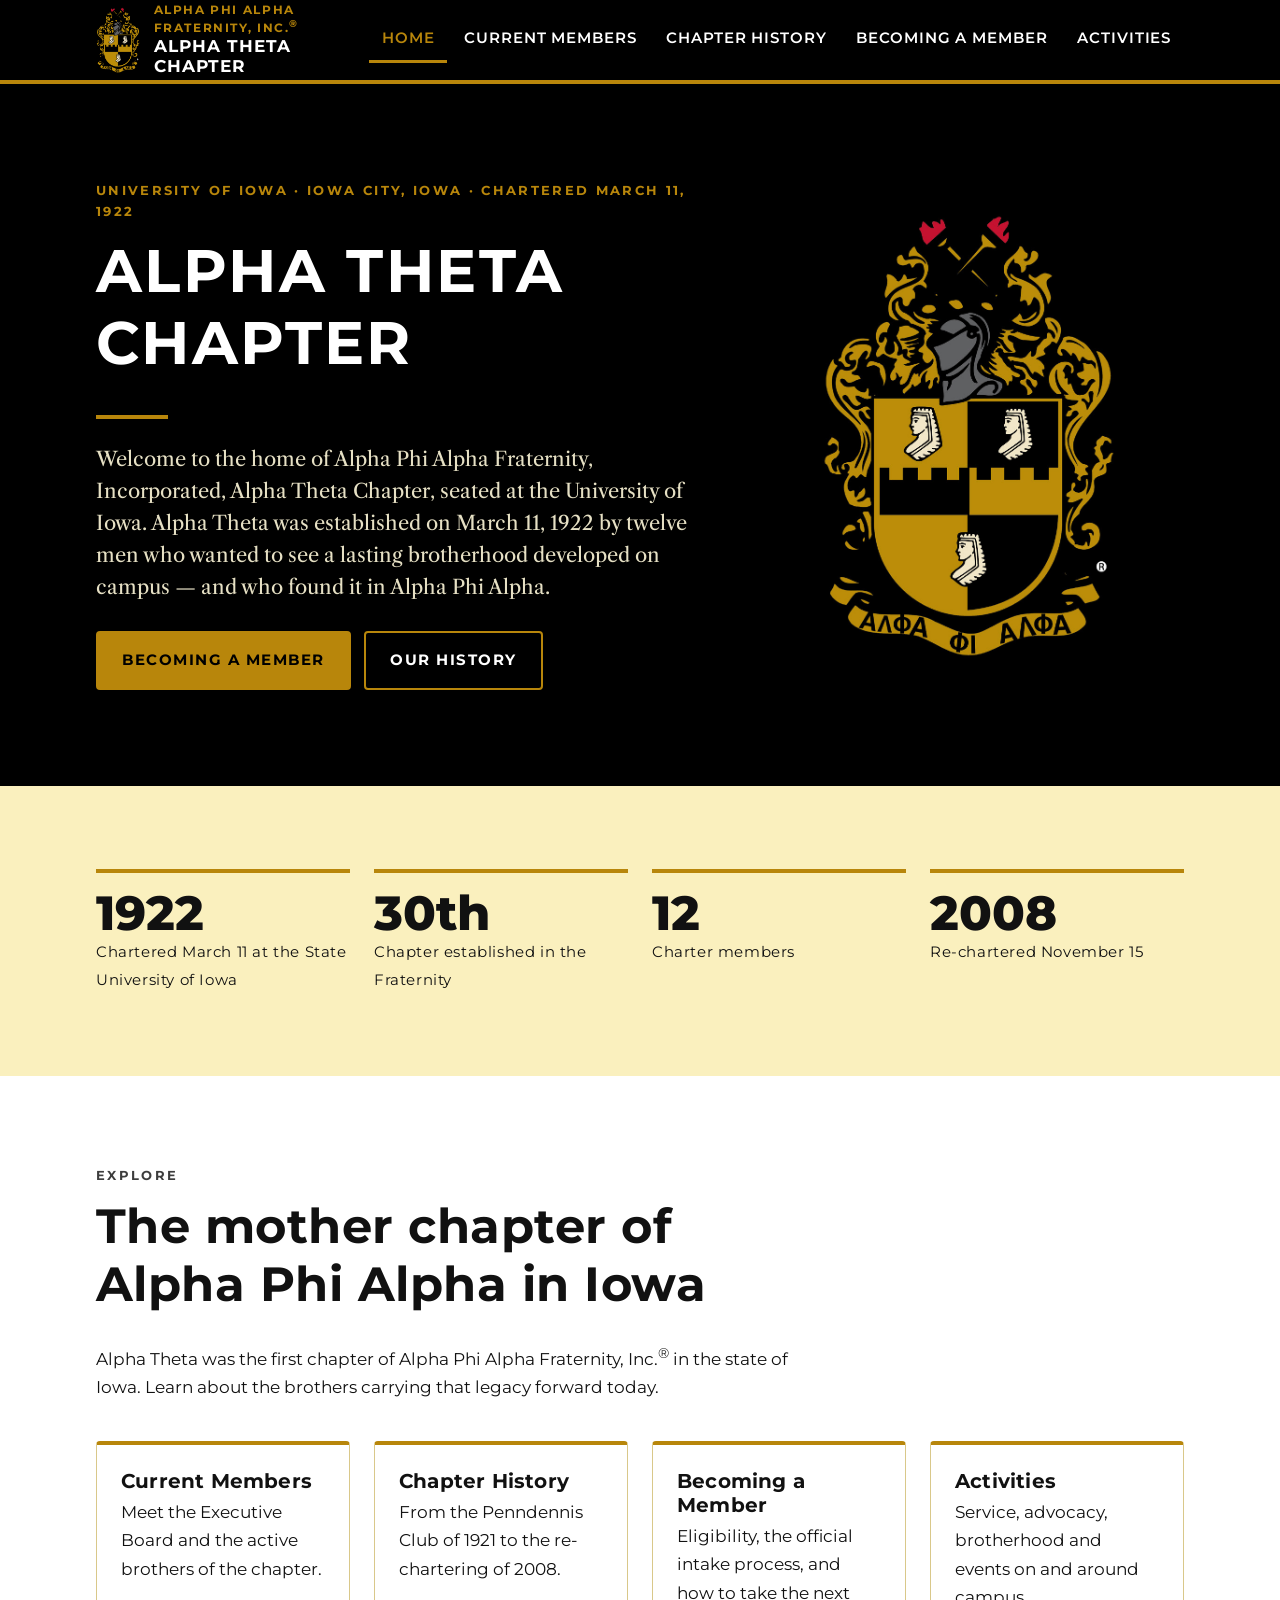
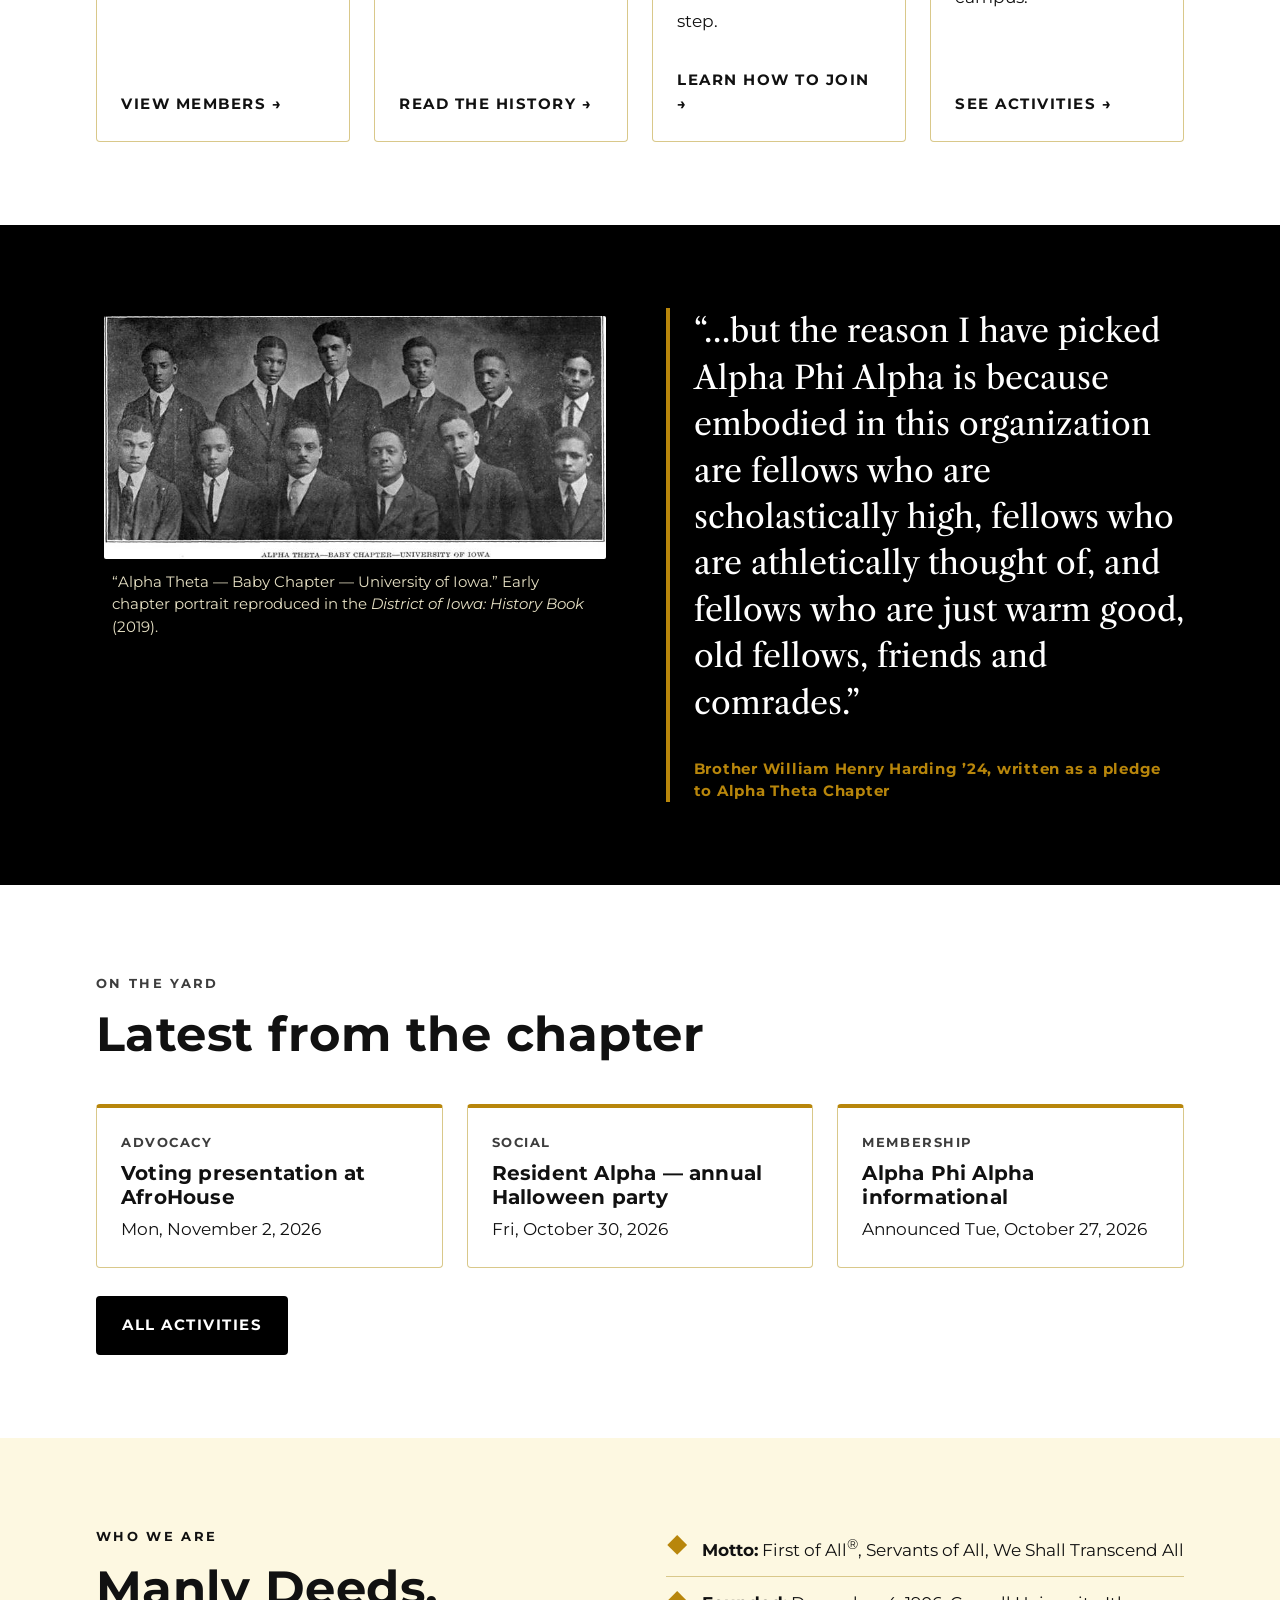
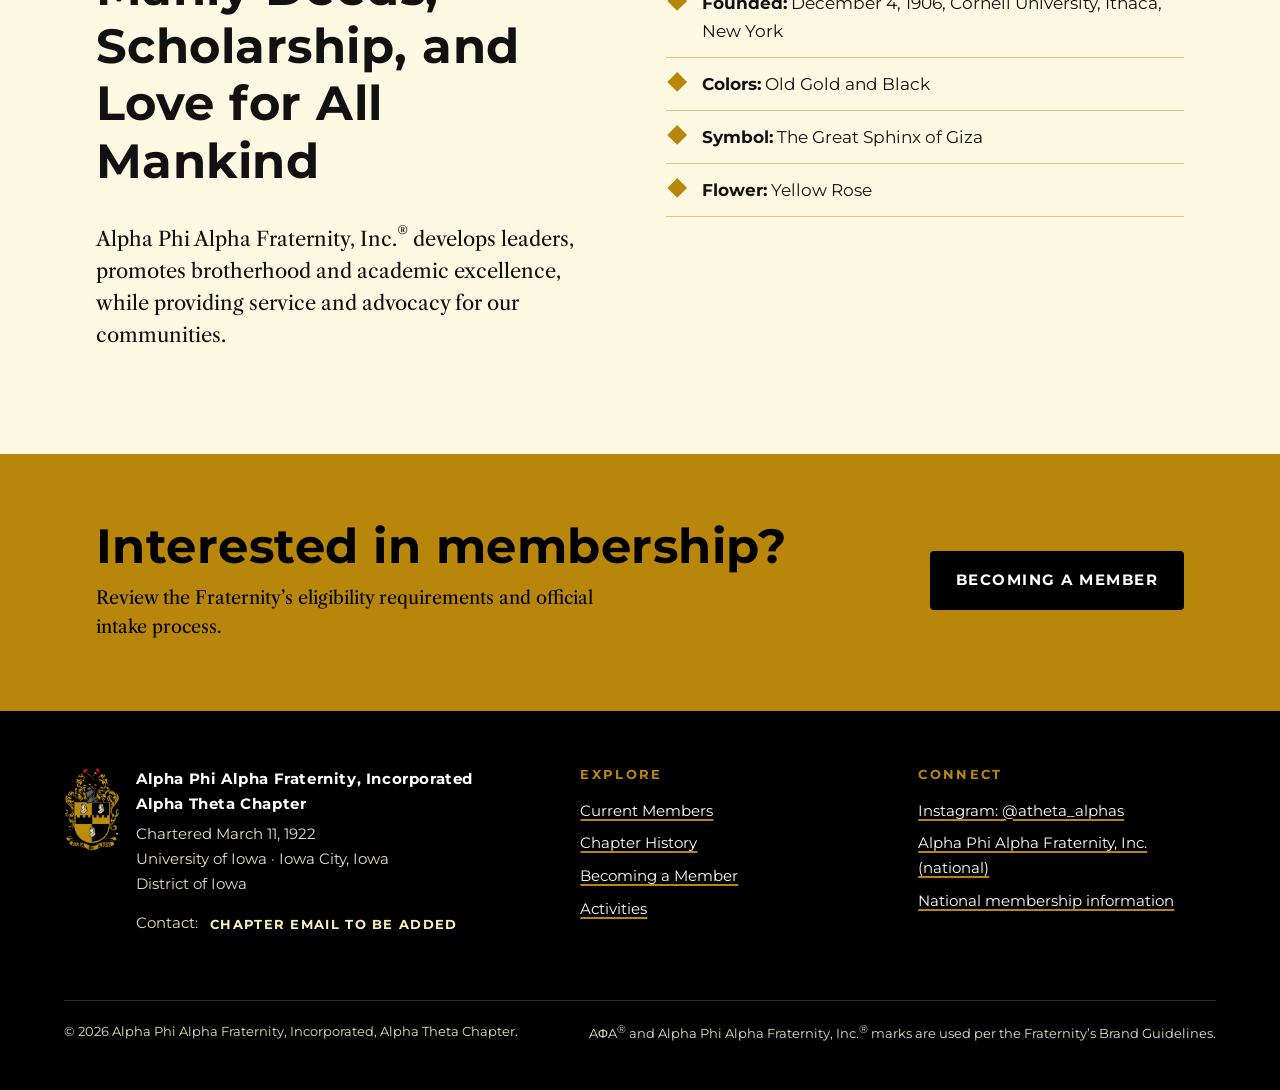
==== Alpha (TEMP)/index.html @ 84ed40f3 "Add files via upload" ====
<!doctype html>
<html lang="en" class="js-off">
<head>
  <meta charset="utf-8">
  <meta name="viewport" content="width=device-width, initial-scale=1">
  <title>Alpha Theta Chapter | Alpha Phi Alpha Fraternity, Inc.</title>
  <meta name="description" content="Alpha Phi Alpha Fraternity, Incorporated, Alpha Theta Chapter — chartered March 11, 1922 at the University of Iowa, Iowa City, Iowa.">
  <link rel="preconnect" href="https://fonts.googleapis.com">
  <link rel="preconnect" href="https://fonts.gstatic.com" crossorigin>
  <link href="https://fonts.googleapis.com/css2?family=Libre+Caslon+Text:ital,wght@0,400;0,700;1,400&family=Montserrat:wght@400;600;700;800&display=swap" rel="stylesheet">
  <link rel="stylesheet" href="css/styles.css">
  <link rel="icon" href="images/coat-of-arms.jpg">
</head>
<body>
  <a class="skip-link" href="#main">Skip to main content</a>

  <!-- ===== Site header (keep identical on every page) ===== -->
  <header class="site-header">
    <div class="container header-inner">
      <a class="brand" href="index.html">
        <img src="images/coat-of-arms.jpg" alt="" width="44" height="66">
        <span class="brand-text">
          <span class="brand-fraternity">Alpha Phi Alpha<br>Fraternity, Inc.<sup>®</sup></span>
          <span class="brand-chapter">Alpha Theta Chapter</span>
        </span>
      </a>
      <button class="nav-toggle" type="button" aria-expanded="false" aria-controls="site-nav">Menu</button>
      <nav id="site-nav" class="site-nav" aria-label="Main">
        <ul>
          <li><a href="index.html" aria-current="page">Home</a></li>
          <li><a href="members.html">Current Members</a></li>
          <li><a href="history.html">Chapter History</a></li>
          <li><a href="membership.html">Becoming a Member</a></li>
          <li><a href="activities.html">Activities</a></li>
        </ul>
      </nav>
    </div>
  </header>

  <main id="main">
    <section class="hero hero-home">
      <div class="container hero-grid">
        <div>
          <span class="eyebrow">University of Iowa · Iowa City, Iowa · Chartered March 11, 1922</span>
          <h1>Alpha Theta Chapter</h1>
          <hr class="gold-rule">
          <p class="lead">Welcome to the home of Alpha Phi Alpha Fraternity, Incorporated, Alpha Theta Chapter, seated at the University of Iowa. Alpha Theta was established on March 11, 1922 by twelve men who wanted to see a lasting brotherhood developed on campus — and who found it in Alpha Phi Alpha.</p>
          <div class="btn-row">
            <a class="btn btn-gold" href="membership.html">Becoming a Member</a>
            <a class="btn btn-outline" href="history.html">Our History</a>
          </div>
        </div>
        <img class="crest" src="images/coat-of-arms.jpg" alt="The Coat of Arms of Alpha Phi Alpha Fraternity, Inc." width="641" height="963">
      </div>
    </section>

    <section class="section section-cream" aria-labelledby="at-a-glance">
      <div class="container">
        <h2 id="at-a-glance" class="visually-hidden">The chapter at a glance</h2>
        <div class="stats">
          <div class="stat"><span class="stat-value">1922</span><span class="stat-label">Chartered March 11 at the State University of Iowa</span></div>
          <div class="stat"><span class="stat-value">30th</span><span class="stat-label">Chapter established in the Fraternity</span></div>
          <div class="stat"><span class="stat-value">12</span><span class="stat-label">Charter members</span></div>
          <div class="stat"><span class="stat-value">2008</span><span class="stat-label">Re-chartered November 15</span></div>
        </div>
      </div>
    </section>

    <section class="section" aria-labelledby="explore-heading">
      <div class="container">
        <div class="section-head">
          <span class="eyebrow">Explore</span>
          <h2 id="explore-heading">The mother chapter of Alpha Phi Alpha in Iowa</h2>
          <p>Alpha Theta was the first chapter of Alpha Phi Alpha Fraternity, Inc.<sup>®</sup> in the state of Iowa. Learn about the brothers carrying that legacy forward today.</p>
        </div>
        <div class="grid grid-4">
          <a class="card nav-card" href="members.html">
            <h3>Current Members</h3>
            <p>Meet the Executive Board and the active brothers of the chapter.</p>
            <span class="arrow">View members →</span>
          </a>
          <a class="card nav-card" href="history.html">
            <h3>Chapter History</h3>
            <p>From the Penndennis Club of 1921 to the re-chartering of 2008.</p>
            <span class="arrow">Read the history →</span>
          </a>
          <a class="card nav-card" href="membership.html">
            <h3>Becoming a Member</h3>
            <p>Eligibility, the official intake process, and how to take the next step.</p>
            <span class="arrow">Learn how to join →</span>
          </a>
          <a class="card nav-card" href="activities.html">
            <h3>Activities</h3>
            <p>Service, advocacy, brotherhood and events on and around campus.</p>
            <span class="arrow">See activities →</span>
          </a>
        </div>
      </div>
    </section>

    <section class="section section-dark" aria-labelledby="quote-heading">
      <div class="container two-col">
        <figure class="photo">
          <img src="images/charter-members-1922.jpg" alt="Black-and-white group portrait of twelve young men in suits, in two rows, captioned 'Alpha Theta — Baby Chapter — University of Iowa.'" width="747" height="360" loading="lazy">
          <figcaption>“Alpha Theta — Baby Chapter — University of Iowa.” Early chapter portrait reproduced in the <cite>District of Iowa: History Book</cite> (2019).</figcaption>
        </figure>
        <div>
          <h2 id="quote-heading" class="visually-hidden">From the chapter’s history</h2>
          <blockquote class="pull-quote">
            <p>“…but the reason I have picked Alpha Phi Alpha is because embodied in this organization are fellows who are scholastically high, fellows who are athletically thought of, and fellows who are just warm good, old fellows, friends and comrades.”</p>
            <cite>Brother William Henry Harding ’24, written as a pledge to Alpha Theta Chapter</cite>
          </blockquote>
        </div>
      </div>
    </section>

    <section class="section" aria-labelledby="latest-heading">
      <div class="container">
        <div class="section-head">
          <span class="eyebrow">On the yard</span>
          <h2 id="latest-heading">Latest from the chapter</h2>
        </div>
        <!-- Filled automatically from data/activities.js -->
        <ul id="home-activities" class="grid grid-3" style="list-style:none;padding:0;margin:0">
          <li class="card"><p>See the <a href="activities.html">Activities</a> page for recent and upcoming events.</p></li>
        </ul>
        <div class="btn-row"><a class="btn btn-dark" href="activities.html">All activities</a></div>
      </div>
    </section>

    <section class="section section-soft" aria-labelledby="aims-heading">
      <div class="container two-col">
        <div>
          <span class="eyebrow">Who we are</span>
          <h2 id="aims-heading">Manly Deeds, Scholarship, and Love for All Mankind</h2>
          <p class="lead">Alpha Phi Alpha Fraternity, Inc.<sup>®</sup> develops leaders, promotes brotherhood and academic excellence, while providing service and advocacy for our communities.</p>
        </div>
        <ul class="check-list">
          <li><strong>Motto:</strong> First of All<sup>®</sup>, Servants of All, We Shall Transcend All</li>
          <li><strong>Founded:</strong> December 4, 1906, Cornell University, Ithaca, New York</li>
          <li><strong>Colors:</strong> Old Gold and Black</li>
          <li><strong>Symbol:</strong> The Great Sphinx of Giza</li>
          <li><strong>Flower:</strong> Yellow Rose</li>
        </ul>
      </div>
    </section>

    <section class="cta-band" aria-labelledby="cta-heading">
      <div class="container inner">
        <div>
          <h2 id="cta-heading">Interested in membership?</h2>
          <p>Review the Fraternity’s eligibility requirements and official intake process.</p>
        </div>
        <a class="btn btn-dark" href="membership.html">Becoming a Member</a>
      </div>
    </section>
  </main>

  <!-- ===== Site footer (keep identical on every page) ===== -->
  <footer class="site-footer">
    <div class="container footer-grid">
      <div class="footer-id">
        <img src="images/coat-of-arms.jpg" alt="" width="56" height="84">
        <div>
          <p class="name">Alpha Phi Alpha Fraternity, Incorporated<br>Alpha Theta Chapter</p>
          <p>Chartered March 11, 1922<br>University of Iowa · Iowa City, Iowa<br>District of Iowa</p>
          <!-- CHAPTER UPDATE: add the chapter's official contact email -->
          <p>Contact: <span class="placeholder-note">Chapter email to be added</span></p>
        </div>
      </div>
      <div>
        <h2>Explore</h2>
        <ul>
          <li><a href="members.html">Current Members</a></li>
          <li><a href="history.html">Chapter History</a></li>
          <li><a href="membership.html">Becoming a Member</a></li>
          <li><a href="activities.html">Activities</a></li>
        </ul>
      </div>
      <div>
        <h2>Connect</h2>
        <ul>
          <li><a href="https://www.instagram.com/atheta_alphas/" rel="noopener">Instagram: @atheta_alphas</a></li>
          <li><a href="https://apa1906.net/" rel="noopener">Alpha Phi Alpha Fraternity, Inc. (national)</a></li>
          <li><a href="https://apa1906.net/membership/" rel="noopener">National membership information</a></li>
        </ul>
      </div>
    </div>
    <div class="container footer-bottom">
      <p>© <span id="year">2026</span> Alpha Phi Alpha Fraternity, Incorporated, Alpha Theta Chapter.</p>
      <p>AΦA<sup>®</sup> and Alpha Phi Alpha Fraternity, Inc.<sup>®</sup> marks are used per the Fraternity’s Brand Guidelines.</p>
    </div>
  </footer>

  <script src="data/activities.js"></script>
  <script src="js/site.js"></script>
</body>
</html>
---- Alpha (TEMP)/css/styles.css ----
/* ==========================================================================
   Alpha Phi Alpha Fraternity, Inc. — Alpha Theta Chapter
   Site stylesheet

   Brand values below come from the Alpha Phi Alpha Brand Guidelines
   (Communications Department, updated April 2025):
     - Primary colors: Old Gold (PMS 132, #B8860B) and Black (Process Black)
     - Complimentary colors: White and Cream (PMS 4535, #FAF0BE)
     - Primary typeface: Gotham.  Secondary typeface: Adobe Caslon.

   Gotham and Adobe Caslon are licensed fonts. If the chapter holds web
   licenses, load them and they will be picked up first by the stacks below.
   Until then, Montserrat and Libre Caslon Text (free, Google Fonts) stand in.
   ========================================================================== */

:root {
  /* Brand colors */
  --apa-old-gold: #B8860B;
  --apa-black: #000000;
  --apa-cream: #FAF0BE;
  --apa-white: #FFFFFF;

  /* Working shades (tints of the brand colors, used for surfaces only) */
  --surface-dark: #0d0d0d;
  --surface-dark-2: #1a1a1a;
  --surface-cream-soft: #fdf8e1;
  --rule: #d9c88a;
  --text: #111111;
  --text-muted: #3d3d3d;
  --text-on-dark: #ffffff;
  --text-on-dark-muted: #e6e0c4;

  /* Typography */
  --font-primary: "Gotham", "Montserrat", "Helvetica Neue", Arial, sans-serif;
  --font-secondary: "Adobe Caslon Pro", "Libre Caslon Text", Georgia, "Times New Roman", serif;

  --fs-xs: 0.8125rem;
  --fs-sm: 0.9375rem;
  --fs-base: 1.0625rem;
  --fs-lg: 1.25rem;
  --fs-xl: clamp(1.5rem, 1.2rem + 1.2vw, 2rem);
  --fs-2xl: clamp(2rem, 1.5rem + 2.2vw, 3rem);
  --fs-3xl: clamp(2.25rem, 1.6rem + 3vw, 3.75rem);

  /* Layout */
  --max-width: 72rem;
  --gutter: clamp(1rem, 0.5rem + 2vw, 2rem);
  --radius: 4px;
  --focus: 3px solid var(--apa-old-gold);
}

/* ---------- Base ---------- */
*, *::before, *::after { box-sizing: border-box; }

html { scroll-behavior: smooth; }
@media (prefers-reduced-motion: reduce) {
  html { scroll-behavior: auto; }
  *, *::before, *::after { transition: none !important; animation: none !important; }
}

body {
  margin: 0;
  font-family: var(--font-primary);
  font-size: var(--fs-base);
  line-height: 1.65;
  color: var(--text);
  background: var(--apa-white);
  -webkit-font-smoothing: antialiased;
}

img { max-width: 100%; height: auto; display: block; }

h1, h2, h3, h4 {
  font-family: var(--font-primary);
  line-height: 1.2;
  margin: 0 0 0.6em;
  font-weight: 700;
  letter-spacing: 0.01em;
}
h1 { font-size: var(--fs-3xl); text-transform: uppercase; letter-spacing: 0.04em; }
h2 { font-size: var(--fs-2xl); }
h3 { font-size: var(--fs-lg); }

p { margin: 0 0 1em; }

a { color: var(--apa-black); text-decoration-color: var(--apa-old-gold); text-decoration-thickness: 2px; text-underline-offset: 3px; }
a:hover { text-decoration-thickness: 3px; }

:focus-visible { outline: var(--focus); outline-offset: 3px; }

.visually-hidden {
  position: absolute !important; width: 1px; height: 1px; padding: 0; margin: -1px;
  overflow: hidden; clip: rect(0 0 0 0); white-space: nowrap; border: 0;
}

.skip-link {
  position: absolute; left: 1rem; top: -4rem; z-index: 100;
  background: var(--apa-old-gold); color: var(--apa-black);
  padding: 0.75rem 1rem; font-weight: 700; border-radius: var(--radius);
}
.skip-link:focus { top: 1rem; }

.container { width: 100%; max-width: var(--max-width); margin: 0 auto; padding: 0 var(--gutter); }

.serif { font-family: var(--font-secondary); }
.eyebrow {
  display: inline-block;
  font-size: var(--fs-xs); font-weight: 700; text-transform: uppercase; letter-spacing: 0.18em;
  margin-bottom: 0.75rem;
}
.lead { font-family: var(--font-secondary); font-size: var(--fs-lg); line-height: 1.6; }

/* ---------- Header & navigation ---------- */
.site-header {
  background: var(--apa-black);
  color: var(--text-on-dark);
  border-bottom: 4px solid var(--apa-old-gold);
  position: sticky; top: 0; z-index: 50;
}
.header-inner {
  display: flex; align-items: center; justify-content: space-between; gap: 1rem;
  min-height: 5rem;
}
.brand {
  display: flex; align-items: center; gap: 0.85rem;
  color: var(--text-on-dark); text-decoration: none;
}
.brand img { width: 44px; height: auto; }
.brand-text { display: flex; flex-direction: column; line-height: 1.2; }
.brand-fraternity {
  font-size: 0.72rem; font-weight: 700; letter-spacing: 0.14em; text-transform: uppercase;
  color: var(--apa-old-gold); white-space: nowrap;
}
.brand-chapter { font-size: 1.05rem; font-weight: 700; letter-spacing: 0.06em; text-transform: uppercase; }

.nav-toggle {
  display: none;
  background: transparent; color: var(--text-on-dark);
  border: 2px solid var(--apa-old-gold); border-radius: var(--radius);
  font: inherit; font-size: var(--fs-sm); font-weight: 700; text-transform: uppercase; letter-spacing: 0.08em;
  padding: 0.5rem 0.85rem; cursor: pointer;
}

.site-nav ul { list-style: none; margin: 0; padding: 0; display: flex; gap: 0.25rem; }
.site-nav a {
  display: block; padding: 0.6rem 0.8rem;
  color: var(--text-on-dark); text-decoration: none;
  font-size: var(--fs-sm); font-weight: 600; letter-spacing: 0.06em; text-transform: uppercase;
  border-bottom: 3px solid transparent; white-space: nowrap;
}
.site-nav a:hover { color: var(--apa-cream); border-bottom-color: var(--apa-old-gold); }
.site-nav a[aria-current="page"] { color: var(--apa-old-gold); border-bottom-color: var(--apa-old-gold); }

@media (max-width: 1140px) {
  .nav-toggle { display: inline-block; }
  .site-nav { position: absolute; left: 0; right: 0; top: 100%; background: var(--apa-black); border-bottom: 4px solid var(--apa-old-gold); }
  .site-nav[data-open="false"] { display: none; }
  .site-nav ul { flex-direction: column; padding: 0.5rem var(--gutter) 1rem; }
  .site-nav a { padding: 0.85rem 0.25rem; border-bottom: 1px solid #2a2a2a; }
  .js-off .site-nav { position: static; display: block; }
}
@media (max-width: 420px) {
  .brand-fraternity { font-size: 0.62rem; letter-spacing: 0.1em; white-space: normal; }
  .brand-chapter { font-size: 0.95rem; }
  .brand img { width: 36px; }
}

/* ---------- Page hero ---------- */
.hero {
  background: var(--apa-black);
  color: var(--text-on-dark);
  padding: clamp(3rem, 2rem + 5vw, 6rem) 0;
  position: relative;
  overflow: hidden;
}
.hero .eyebrow { color: var(--apa-old-gold); }
.hero h1 { color: var(--text-on-dark); max-width: 22ch; }
.hero .lead { color: var(--text-on-dark-muted); max-width: 60ch; }
.hero-home .hero-grid {
  display: grid; grid-template-columns: 1.4fr 1fr; gap: clamp(2rem, 4vw, 4rem); align-items: center;
}
.hero-home .crest { max-width: 300px; justify-self: center; }
@media (max-width: 800px) {
  .hero-home .hero-grid { grid-template-columns: 1fr; }
  .hero-home .crest { max-width: 180px; grid-row: 1; }
}
.page-hero { padding: clamp(2.5rem, 2rem + 3vw, 4.5rem) 0; }

.gold-rule { width: 4.5rem; height: 4px; background: var(--apa-old-gold); border: 0; margin: 0 0 1.5rem; }

/* ---------- Buttons ---------- */
.btn {
  display: inline-block;
  font-family: var(--font-primary); font-weight: 700; font-size: var(--fs-sm);
  text-transform: uppercase; letter-spacing: 0.1em; text-decoration: none;
  padding: 0.95rem 1.5rem; border-radius: var(--radius);
  border: 2px solid var(--apa-old-gold);
  transition: background-color 0.15s ease, color 0.15s ease;
}
.btn-gold { background: var(--apa-old-gold); color: var(--apa-black); }
.btn-gold:hover { background: var(--apa-black); color: var(--apa-old-gold); }
.btn-outline { background: transparent; color: var(--text-on-dark); }
.btn-outline:hover { background: var(--apa-old-gold); color: var(--apa-black); }
.btn-dark { background: var(--apa-black); color: var(--apa-white); border-color: var(--apa-black); }
.btn-dark:hover { background: var(--apa-old-gold); color: var(--apa-black); border-color: var(--apa-old-gold); }
.btn-row { display: flex; flex-wrap: wrap; gap: 0.85rem; margin-top: 1.75rem; }

/* ---------- Sections ---------- */
.section { padding: clamp(3rem, 2rem + 4vw, 5.5rem) 0; }
.section-cream { background: var(--apa-cream); }
.section-soft { background: var(--surface-cream-soft); }
.section-dark { background: var(--apa-black); color: var(--text-on-dark); }
.section-dark h2, .section-dark h3 { color: var(--text-on-dark); }
.section-dark .eyebrow { color: var(--apa-old-gold); }
.section-dark a { color: var(--apa-cream); }
.section-head { max-width: 46rem; margin-bottom: 2.5rem; }
.section-head .eyebrow { color: var(--text-muted); }
.section-dark .section-head .eyebrow { color: var(--apa-old-gold); }

.prose { max-width: 44rem; }
.prose p { font-family: var(--font-secondary); font-size: 1.125rem; line-height: 1.75; }

.two-col { display: grid; grid-template-columns: 1fr 1fr; gap: clamp(2rem, 4vw, 4rem); align-items: start; }
@media (max-width: 800px) { .two-col { grid-template-columns: 1fr; } }

/* ---------- Cards / grids ---------- */
.grid { display: grid; gap: 1.5rem; }
.grid-4 { grid-template-columns: repeat(auto-fill, minmax(15rem, 1fr)); }
.grid-3 { grid-template-columns: repeat(auto-fill, minmax(18rem, 1fr)); }

.card {
  background: var(--apa-white);
  border: 1px solid var(--rule);
  border-top: 4px solid var(--apa-old-gold);
  border-radius: var(--radius);
  padding: 1.5rem;
  display: flex; flex-direction: column;
}
.card h3 { margin-bottom: 0.35rem; }
.card p:last-child { margin-bottom: 0; }
.card .meta { font-size: var(--fs-xs); font-weight: 700; letter-spacing: 0.12em; text-transform: uppercase; color: var(--text-muted); margin-bottom: 0.5rem; }
.card .card-link { margin-top: auto; padding-top: 1rem; font-weight: 700; font-size: var(--fs-sm); }

.nav-card { text-decoration: none; color: inherit; transition: transform 0.15s ease, box-shadow 0.15s ease; }
.nav-card:hover { transform: translateY(-3px); box-shadow: 0 8px 24px rgba(0,0,0,0.12); }
.nav-card .arrow { margin-top: auto; padding-top: 1rem; font-weight: 700; font-size: var(--fs-sm); text-transform: uppercase; letter-spacing: 0.1em; }

/* Placeholder styling — makes unfilled content obvious to editors */
.placeholder {
  background: repeating-linear-gradient(-45deg, #fffbe8, #fffbe8 10px, #fbf3cf 10px, #fbf3cf 20px);
  border: 2px dashed var(--apa-old-gold);
  color: var(--text-muted);
}
.placeholder-note {
  display: inline-block; font-size: var(--fs-xs); font-weight: 700; text-transform: uppercase; letter-spacing: 0.1em;
  background: var(--apa-black); color: var(--apa-cream); padding: 0.15rem 0.5rem; border-radius: 2px; margin-bottom: 0.5rem;
}
.card .placeholder-note { align-self: flex-start; }
.member-card .placeholder-note { align-self: center; }

/* ---------- Member cards ---------- */
.member-card { text-align: center; padding: 1.5rem 1.25rem; }
.member-photo {
  width: 120px; height: 120px; border-radius: 50%; margin: 0 auto 1rem;
  object-fit: cover; border: 3px solid var(--apa-old-gold); background: var(--apa-black);
  display: flex; align-items: center; justify-content: center;
  color: var(--apa-old-gold); font-weight: 700; font-size: 1.75rem; letter-spacing: 0.05em;
}
.member-role { font-size: var(--fs-xs); font-weight: 700; letter-spacing: 0.14em; text-transform: uppercase; color: var(--text-muted); margin-bottom: 0.25rem; }
.member-name { font-size: 1.1rem; margin-bottom: 0.25rem; }
.member-detail { font-size: var(--fs-sm); color: var(--text-muted); margin: 0; }

/* ---------- Figures ---------- */
figure { margin: 0; }
.photo { background: var(--apa-black); padding: 0.5rem; border-radius: var(--radius); }
.photo img { width: 100%; border-radius: 2px; }
figcaption { font-size: var(--fs-sm); color: var(--text-muted); margin-top: 0.75rem; line-height: 1.5; }
.section-dark figcaption,
.photo figcaption { color: var(--text-on-dark-muted); }
.photo figcaption { padding: 0 0.5rem 0.5rem; }
.photo-plain img { border: 1px solid var(--rule); }

/* ---------- Pull quote ---------- */
.pull-quote {
  margin: 0; padding: 0 0 0 1.5rem; border-left: 4px solid var(--apa-old-gold);
  font-family: var(--font-secondary); font-size: var(--fs-xl); line-height: 1.45;
}
.pull-quote cite { display: block; margin-top: 1rem; font-family: var(--font-primary); font-style: normal; font-size: var(--fs-sm); font-weight: 700; letter-spacing: 0.05em; }
.section-dark .pull-quote cite { color: var(--apa-old-gold); }

/* ---------- Stats ---------- */
.stats { display: grid; grid-template-columns: repeat(auto-fit, minmax(10rem, 1fr)); gap: 1.5rem; }
.stat { border-top: 4px solid var(--apa-old-gold); padding-top: 1rem; }
.stat-value { font-size: var(--fs-2xl); font-weight: 800; line-height: 1; display: block; }
.stat-label { font-size: var(--fs-sm); letter-spacing: 0.04em; }
.section-dark .stat-value { color: var(--apa-old-gold); }

/* ---------- Timeline ---------- */
.timeline { list-style: none; margin: 0; padding: 0; position: relative; }
.timeline::before {
  content: ""; position: absolute; left: 7.5rem; top: 0.5rem; bottom: 0.5rem; width: 3px; background: var(--apa-old-gold);
}
.timeline li { display: grid; grid-template-columns: 7.5rem 1fr; gap: 0 2rem; padding: 0 0 2rem; position: relative; }
.timeline li::before {
  content: ""; position: absolute; left: calc(7.5rem - 7px); top: 0.45rem;
  width: 17px; height: 17px; border-radius: 50%; background: var(--apa-black); border: 3px solid var(--apa-old-gold);
}
.timeline .when { font-weight: 800; font-size: var(--fs-sm); text-transform: uppercase; letter-spacing: 0.06em; text-align: right; padding-right: 1rem; padding-top: 0.15rem; }
.timeline .what h3 { font-size: 1.1rem; margin-bottom: 0.25rem; }
.timeline .what p { margin: 0; font-family: var(--font-secondary); font-size: 1.05rem; }
.timeline li.milestone .what { background: var(--apa-cream); border-left: 4px solid var(--apa-old-gold); padding: 1rem 1.25rem; border-radius: var(--radius); }
@media (max-width: 640px) {
  .timeline::before { left: 0.5rem; }
  .timeline li { grid-template-columns: 1fr; padding-left: 2.25rem; }
  .timeline li::before { left: 0; }
  .timeline .when { text-align: left; padding: 0 0 0.25rem; }
}

/* ---------- Lists & tables ---------- */
.check-list { list-style: none; padding: 0; margin: 0; }
.check-list li { position: relative; padding: 0.75rem 0 0.75rem 2.25rem; border-bottom: 1px solid var(--rule); }
.check-list li::before {
  content: ""; position: absolute; left: 0.25rem; top: 1.05rem; width: 0.9rem; height: 0.9rem;
  background: var(--apa-old-gold); transform: rotate(45deg);
}
.section-dark .check-list li { border-bottom-color: #333; }

.data-table { width: 100%; border-collapse: collapse; font-size: var(--fs-sm); }
.data-table caption { text-align: left; font-weight: 700; margin-bottom: 0.75rem; }
.data-table th, .data-table td { text-align: left; padding: 0.6rem 0.75rem; border-bottom: 1px solid var(--rule); vertical-align: top; }
.data-table thead th { background: var(--apa-black); color: var(--apa-white); font-size: var(--fs-xs); letter-spacing: 0.12em; text-transform: uppercase; }
.data-table tbody tr:nth-child(even) { background: var(--surface-cream-soft); }
.table-wrap { overflow-x: auto; -webkit-overflow-scrolling: touch; }

.directory { columns: 4 12rem; column-gap: 2rem; list-style: none; padding: 0; margin: 0; font-size: var(--fs-sm); }
.directory li { break-inside: avoid; padding: 0.3rem 0; border-bottom: 1px dotted var(--rule); }
.directory .charter { font-weight: 700; }

details.disclosure { border: 1px solid var(--rule); border-radius: var(--radius); background: var(--apa-white); }
details.disclosure > summary {
  cursor: pointer; padding: 1rem 1.25rem; font-weight: 700; letter-spacing: 0.04em;
  list-style: none; display: flex; justify-content: space-between; align-items: center; gap: 1rem;
}
details.disclosure > summary::-webkit-details-marker { display: none; }
details.disclosure > summary::after { content: "+"; font-size: 1.5rem; color: var(--apa-old-gold); line-height: 1; }
details.disclosure[open] > summary::after { content: "–"; }
details.disclosure > .disclosure-body { padding: 0 1.25rem 1.25rem; }

/* ---------- Activities ---------- */
.filter-bar { display: flex; flex-wrap: wrap; gap: 0.5rem; margin-bottom: 2rem; }
.filter-bar button {
  font: inherit; font-size: var(--fs-sm); font-weight: 700; letter-spacing: 0.06em; text-transform: uppercase;
  padding: 0.5rem 1rem; border-radius: 999px; cursor: pointer;
  background: var(--apa-white); color: var(--apa-black); border: 2px solid var(--apa-black);
}
.filter-bar button[aria-pressed="true"] { background: var(--apa-black); color: var(--apa-old-gold); }

.activity-card .tag {
  align-self: flex-start;
  font-size: var(--fs-xs); font-weight: 700; letter-spacing: 0.12em; text-transform: uppercase;
  background: var(--apa-black); color: var(--apa-cream); padding: 0.2rem 0.55rem; border-radius: 2px; margin-bottom: 0.85rem;
}
.activity-card .date { font-weight: 800; font-size: var(--fs-sm); letter-spacing: 0.04em; margin-bottom: 0.35rem; }
.activity-card dl { margin: 0.75rem 0 0; font-size: var(--fs-sm); display: grid; grid-template-columns: auto 1fr; gap: 0.25rem 0.75rem; }
.activity-card dt { font-weight: 700; }
.activity-card dd { margin: 0; }
.activity-card.upcoming { border-top-width: 8px; }
.activity-image { margin: -1.5rem -1.5rem 1.25rem; aspect-ratio: 4 / 3; object-fit: cover; width: calc(100% + 3rem); max-width: none; }
.empty-state { padding: 1.5rem; border: 2px dashed var(--rule); border-radius: var(--radius); color: var(--text-muted); }

/* ---------- CTA band ---------- */
.cta-band { background: var(--apa-old-gold); color: var(--apa-black); padding: clamp(2.5rem, 2rem + 3vw, 4rem) 0; }
.cta-band h2 { color: var(--apa-black); margin-bottom: 0.5rem; }
.cta-band .inner { display: flex; flex-wrap: wrap; align-items: center; justify-content: space-between; gap: 1.5rem; }
.cta-band p { margin: 0; max-width: 46ch; font-family: var(--font-secondary); font-size: 1.125rem; }

.notice {
  border-left: 6px solid var(--apa-black); background: var(--apa-cream);
  padding: 1.25rem 1.5rem; border-radius: var(--radius);
}
.notice strong { letter-spacing: 0.04em; }

/* ---------- Footer ---------- */
.site-footer { background: var(--apa-black); color: var(--text-on-dark-muted); border-top: 4px solid var(--apa-old-gold); font-size: var(--fs-sm); }
.footer-grid { display: grid; grid-template-columns: 1.6fr 1fr 1fr; gap: 2.5rem; padding: 3.5rem 0 2.5rem; }
@media (max-width: 800px) { .footer-grid { grid-template-columns: 1fr; gap: 2rem; } }
.site-footer h2 { font-size: var(--fs-xs); letter-spacing: 0.18em; text-transform: uppercase; color: var(--apa-old-gold); margin-bottom: 1rem; }
.site-footer a { color: var(--apa-white); }
.site-footer ul { list-style: none; margin: 0; padding: 0; }
.site-footer li { margin-bottom: 0.5rem; }
.footer-id { display: flex; gap: 1rem; align-items: flex-start; }
.footer-id img { width: 56px; flex-shrink: 0; }
.footer-id .name { color: var(--apa-white); font-weight: 700; letter-spacing: 0.04em; margin-bottom: 0.35rem; }
.footer-bottom { border-top: 1px solid #2b2b2b; padding: 1.25rem 0 2rem; font-size: var(--fs-xs); display: flex; flex-wrap: wrap; justify-content: space-between; gap: 0.75rem; }
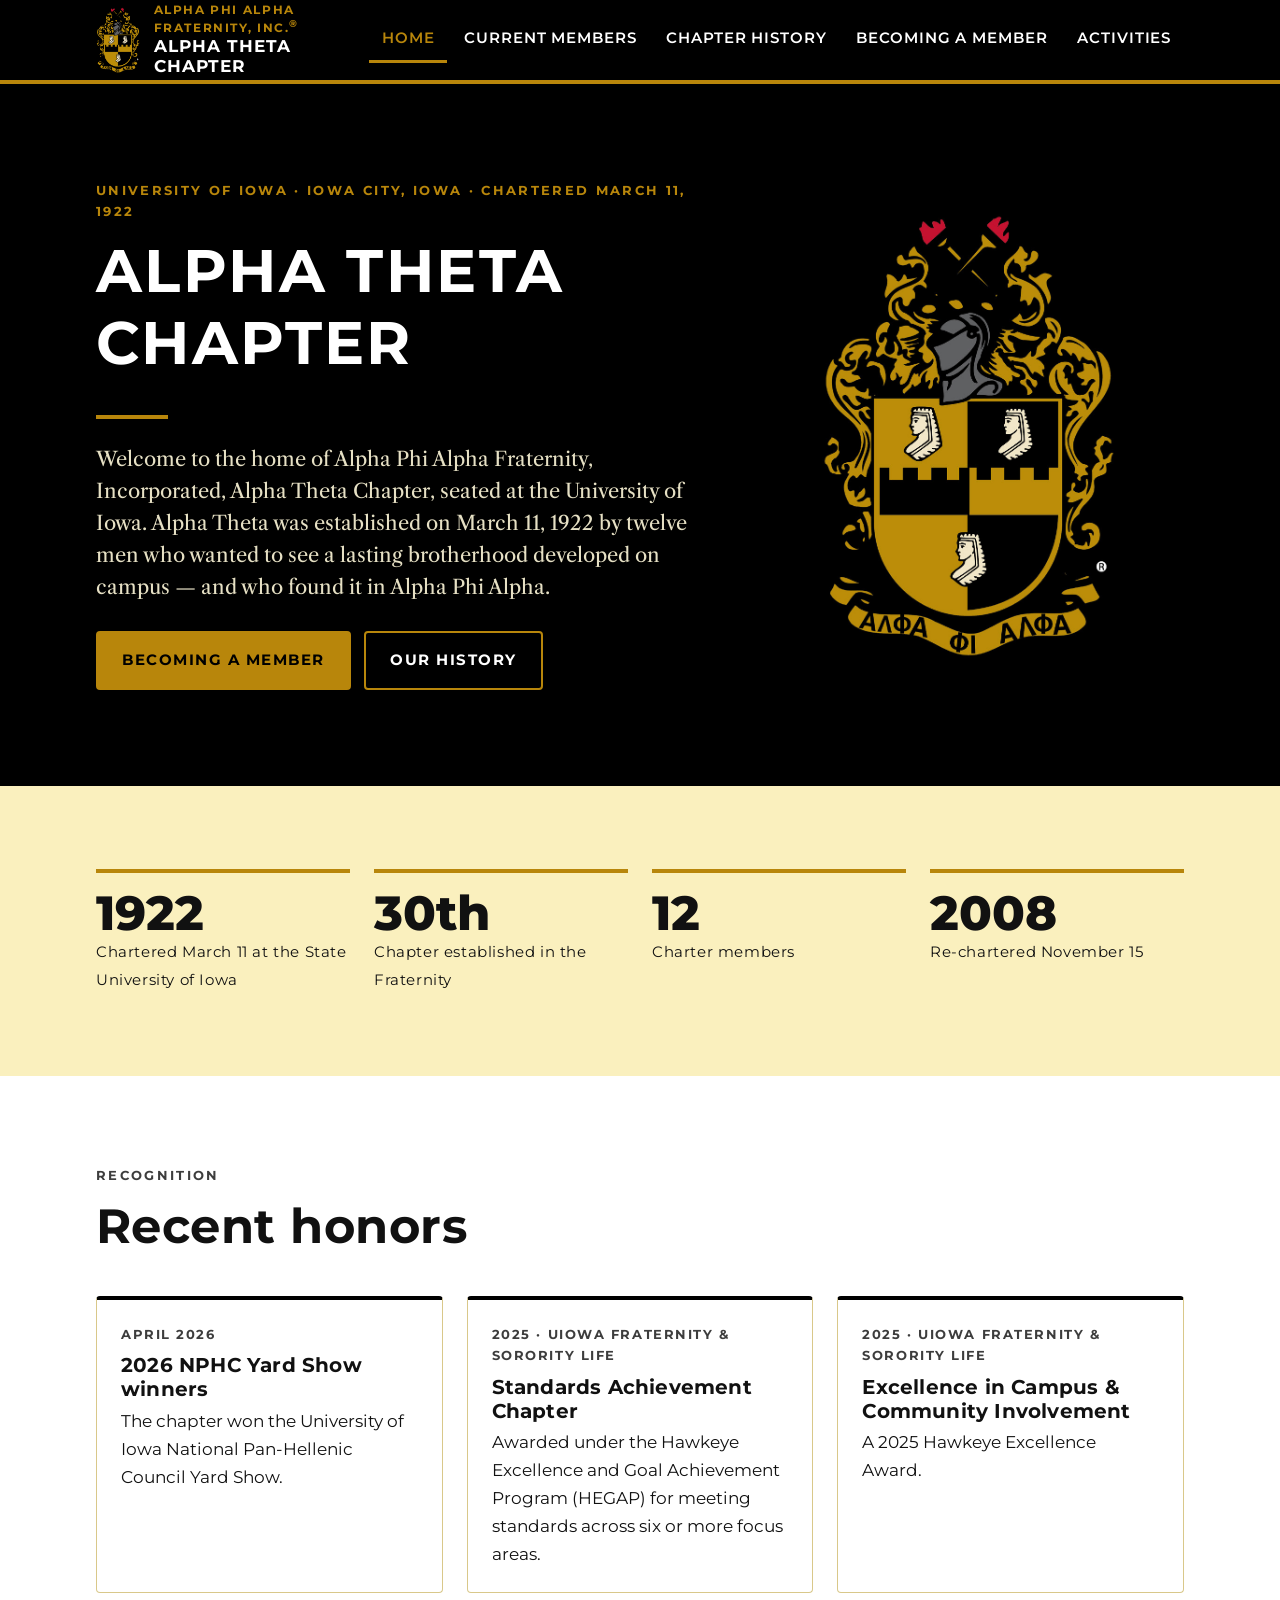
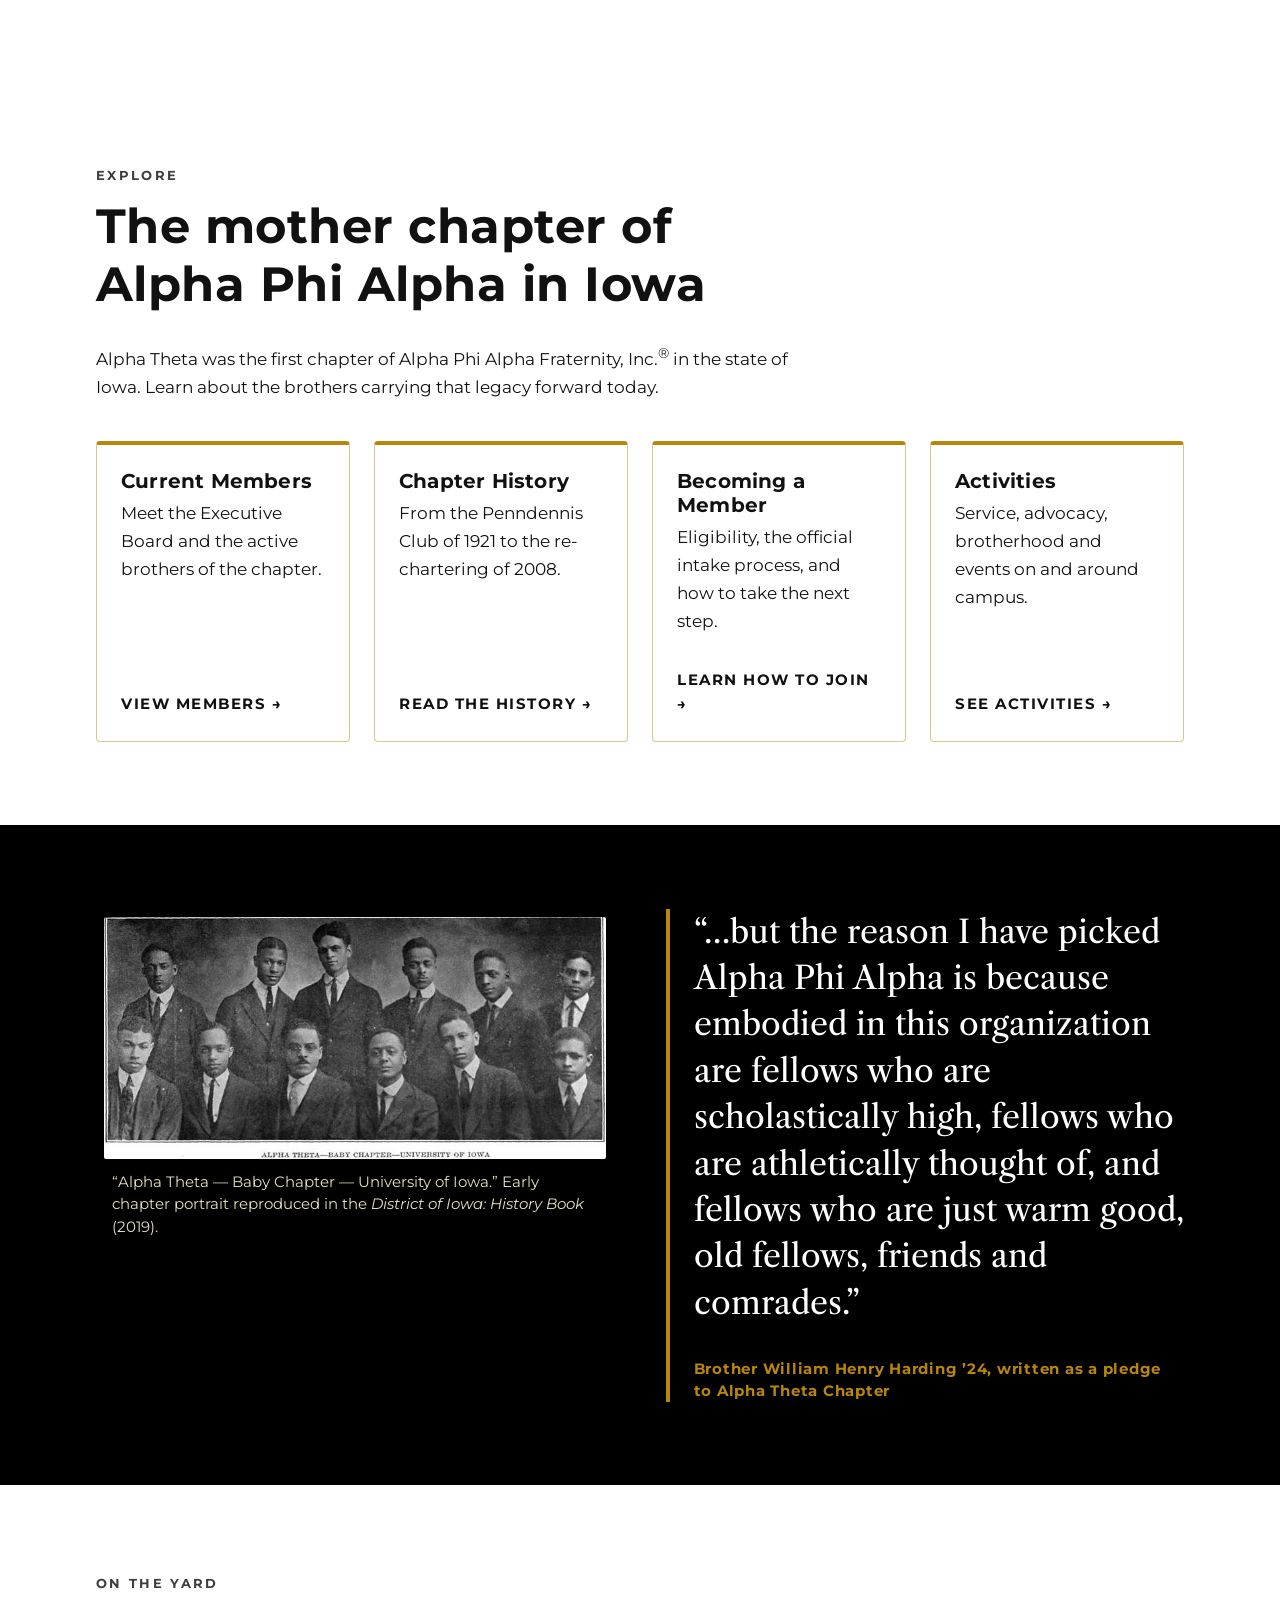
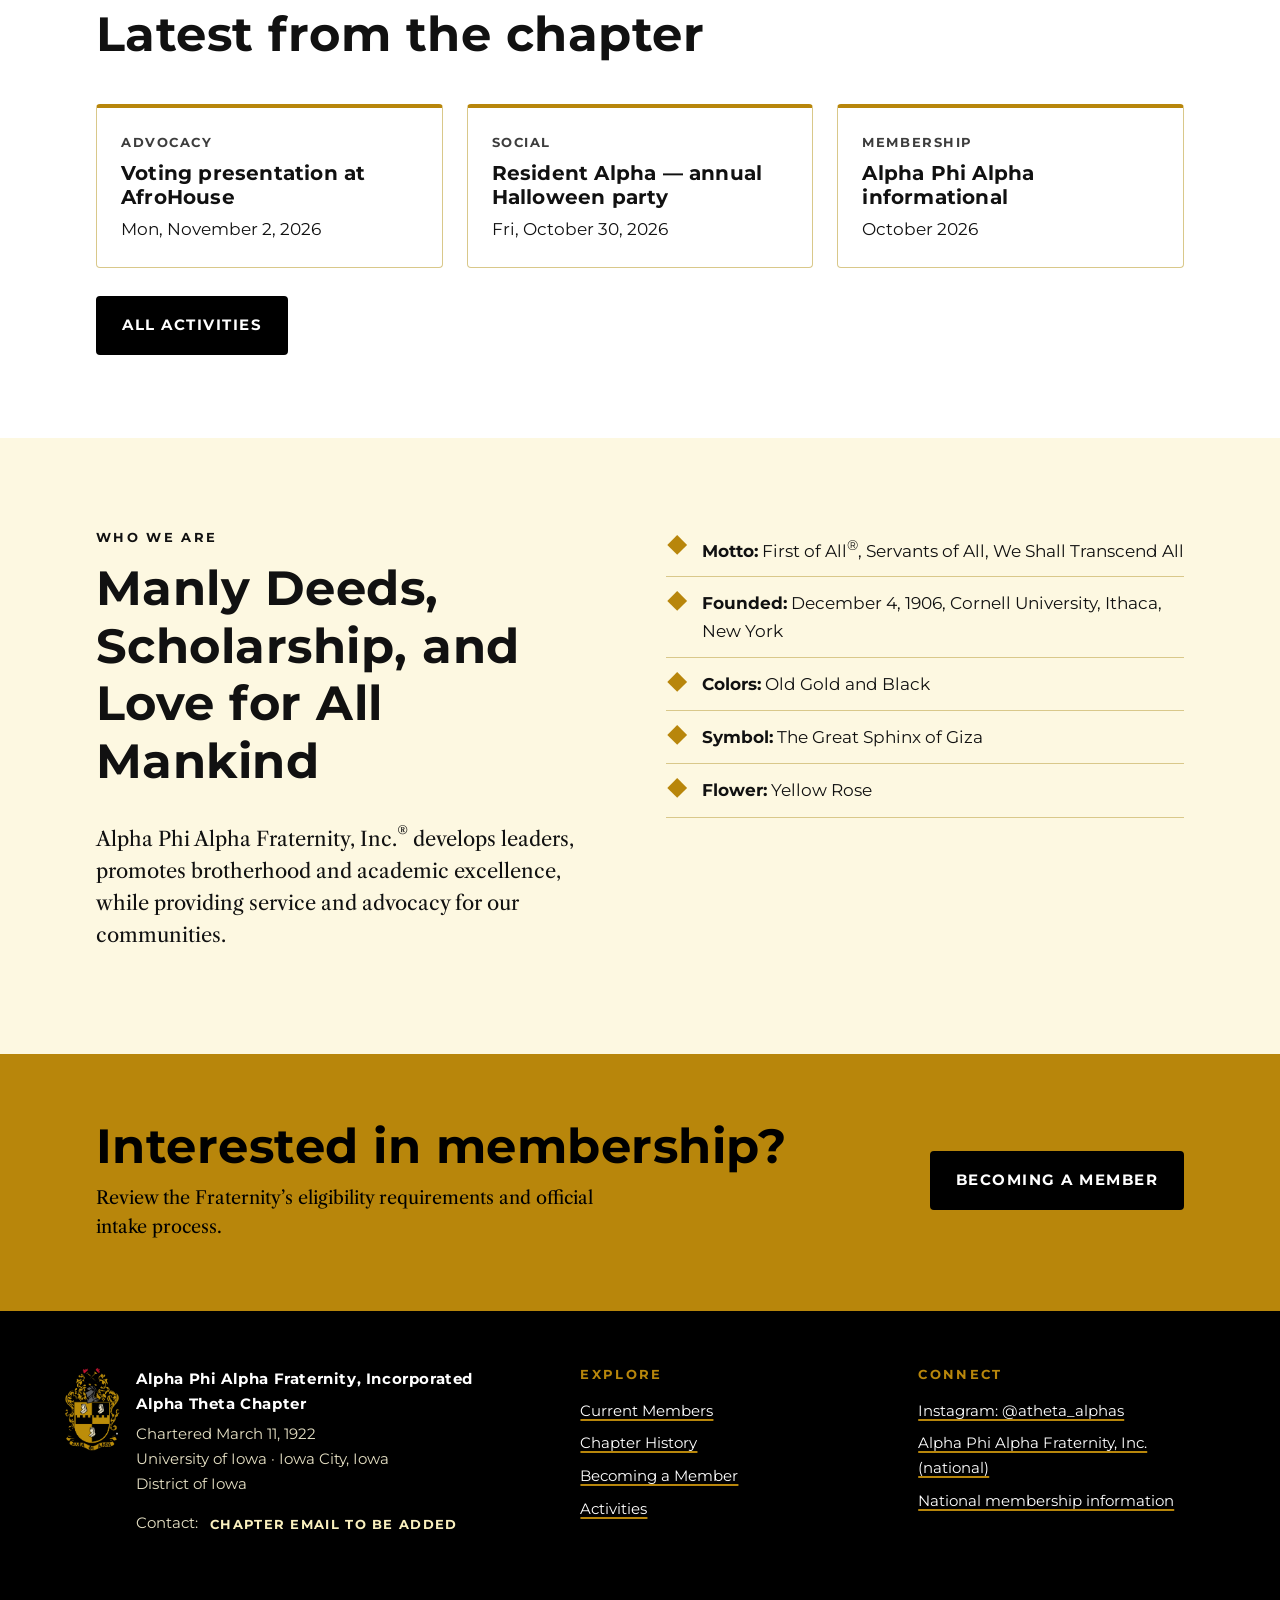
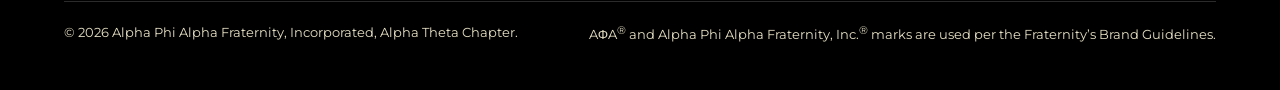
==== commit e07ed5e8: "History, Current Members, FSL requirements" ====
--- a/Alpha (TEMP)/index.html
+++ b/Alpha (TEMP)/index.html
@@ -66,6 +66,33 @@
       </div>
     </section>
 
+    <!-- CHAPTER UPDATE: add new awards here. GPA and Dean's List figures are left off until the chapter decides to publish them. -->
+    <section class="section" aria-labelledby="recognition-heading">
+      <div class="container">
+        <div class="section-head">
+          <span class="eyebrow">Recognition</span>
+          <h2 id="recognition-heading">Recent honors</h2>
+        </div>
+        <ul class="recognition plain-list">
+          <li class="card">
+            <p class="meta">April 2026</p>
+            <h3>2026 NPHC Yard Show winners</h3>
+            <p>The chapter won the University of Iowa National Pan-Hellenic Council Yard Show.</p>
+          </li>
+          <li class="card">
+            <p class="meta">2025 · UIowa Fraternity &amp; Sorority Life</p>
+            <h3>Standards Achievement Chapter</h3>
+            <p>Awarded under the Hawkeye Excellence and Goal Achievement Program (HEGAP) for meeting standards across six or more focus areas.</p>
+          </li>
+          <li class="card">
+            <p class="meta">2025 · UIowa Fraternity &amp; Sorority Life</p>
+            <h3>Excellence in Campus &amp; Community Involvement</h3>
+            <p>A 2025 Hawkeye Excellence Award.</p>
+          </li>
+        </ul>
+      </div>
+    </section>
+
     <section class="section" aria-labelledby="explore-heading">
       <div class="container">
         <div class="section-head">
--- a/Alpha (TEMP)/css/styles.css
+++ b/Alpha (TEMP)/css/styles.css
@@ -354,6 +354,38 @@
   background: var(--apa-white); color: var(--apa-black); border: 2px solid var(--apa-black);
 }
 .filter-bar button[aria-pressed="true"] { background: var(--apa-black); color: var(--apa-old-gold); }
+
+.filter-row { display: flex; flex-wrap: wrap; align-items: flex-end; gap: 1rem 2rem; margin-bottom: 1rem; }
+.filter-row label, .filter-row .filter-label { display: block; font-size: var(--fs-xs); font-weight: 700; letter-spacing: 0.12em; text-transform: uppercase; margin-bottom: 0.35rem; }
+.filter-row select {
+  font: inherit; font-size: var(--fs-sm); font-weight: 600; padding: 0.55rem 2rem 0.55rem 0.85rem;
+  border: 2px solid var(--apa-black); border-radius: var(--radius); background: var(--apa-white); color: var(--apa-black);
+}
+.filter-row .filter-bar { margin-bottom: 0; }
+.archive-count { font-size: var(--fs-sm); color: var(--text-muted); margin-bottom: 2rem; }
+
+.plain-list { list-style: none; padding: 0; margin: 0; }
+.year-group { margin-bottom: 2.5rem; }
+.year-heading {
+  font-size: var(--fs-xl); display: flex; align-items: center; gap: 1rem; margin-bottom: 1.25rem;
+}
+.year-heading::after { content: ""; flex: 1; height: 3px; background: var(--apa-old-gold); }
+
+.recognition { display: grid; grid-template-columns: repeat(auto-fit, minmax(16rem, 1fr)); gap: 1.5rem; }
+.recognition .card { border-top-color: var(--apa-black); }
+.recognition .meta { color: var(--text-muted); }
+
+.author-card { margin-top: 2rem; display: grid; grid-template-columns: minmax(0, 18rem) 1fr; gap: 2rem; align-items: start; }
+.author-photo { margin: 0; }
+@media (max-width: 720px) {
+  .author-card { grid-template-columns: 1fr; }
+  .author-photo { max-width: 18rem; }
+}
+.author-card p { font-family: var(--font-secondary); font-size: 1.05rem; line-height: 1.7; }
+.author-card .meta { font-family: var(--font-primary); font-size: var(--fs-xs); }
+.author-card .btn cite { font-style: italic; }
+
+.term-note { font-size: var(--fs-sm); border-left: 4px solid var(--apa-old-gold); padding: 0.75rem 1rem; background: var(--surface-cream-soft); max-width: 46rem; }
 
 .activity-card .tag {
   align-self: flex-start;
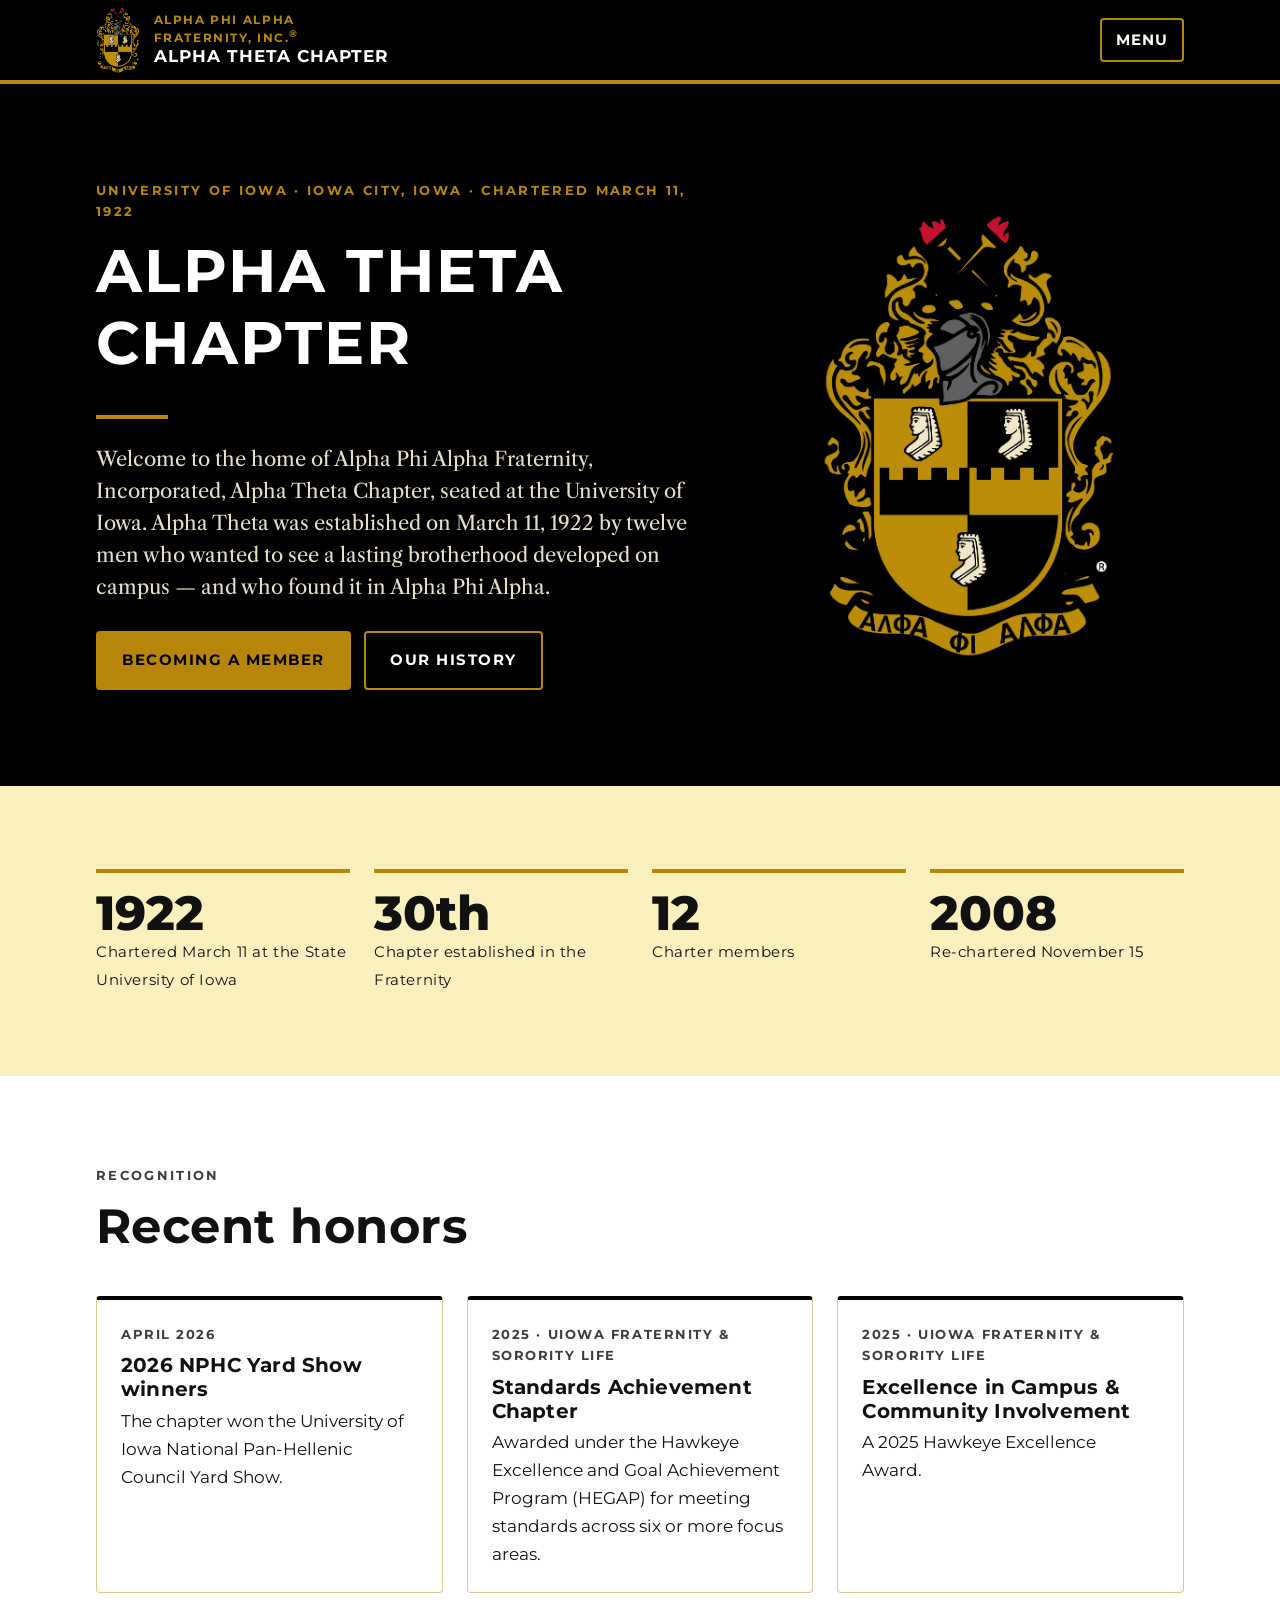
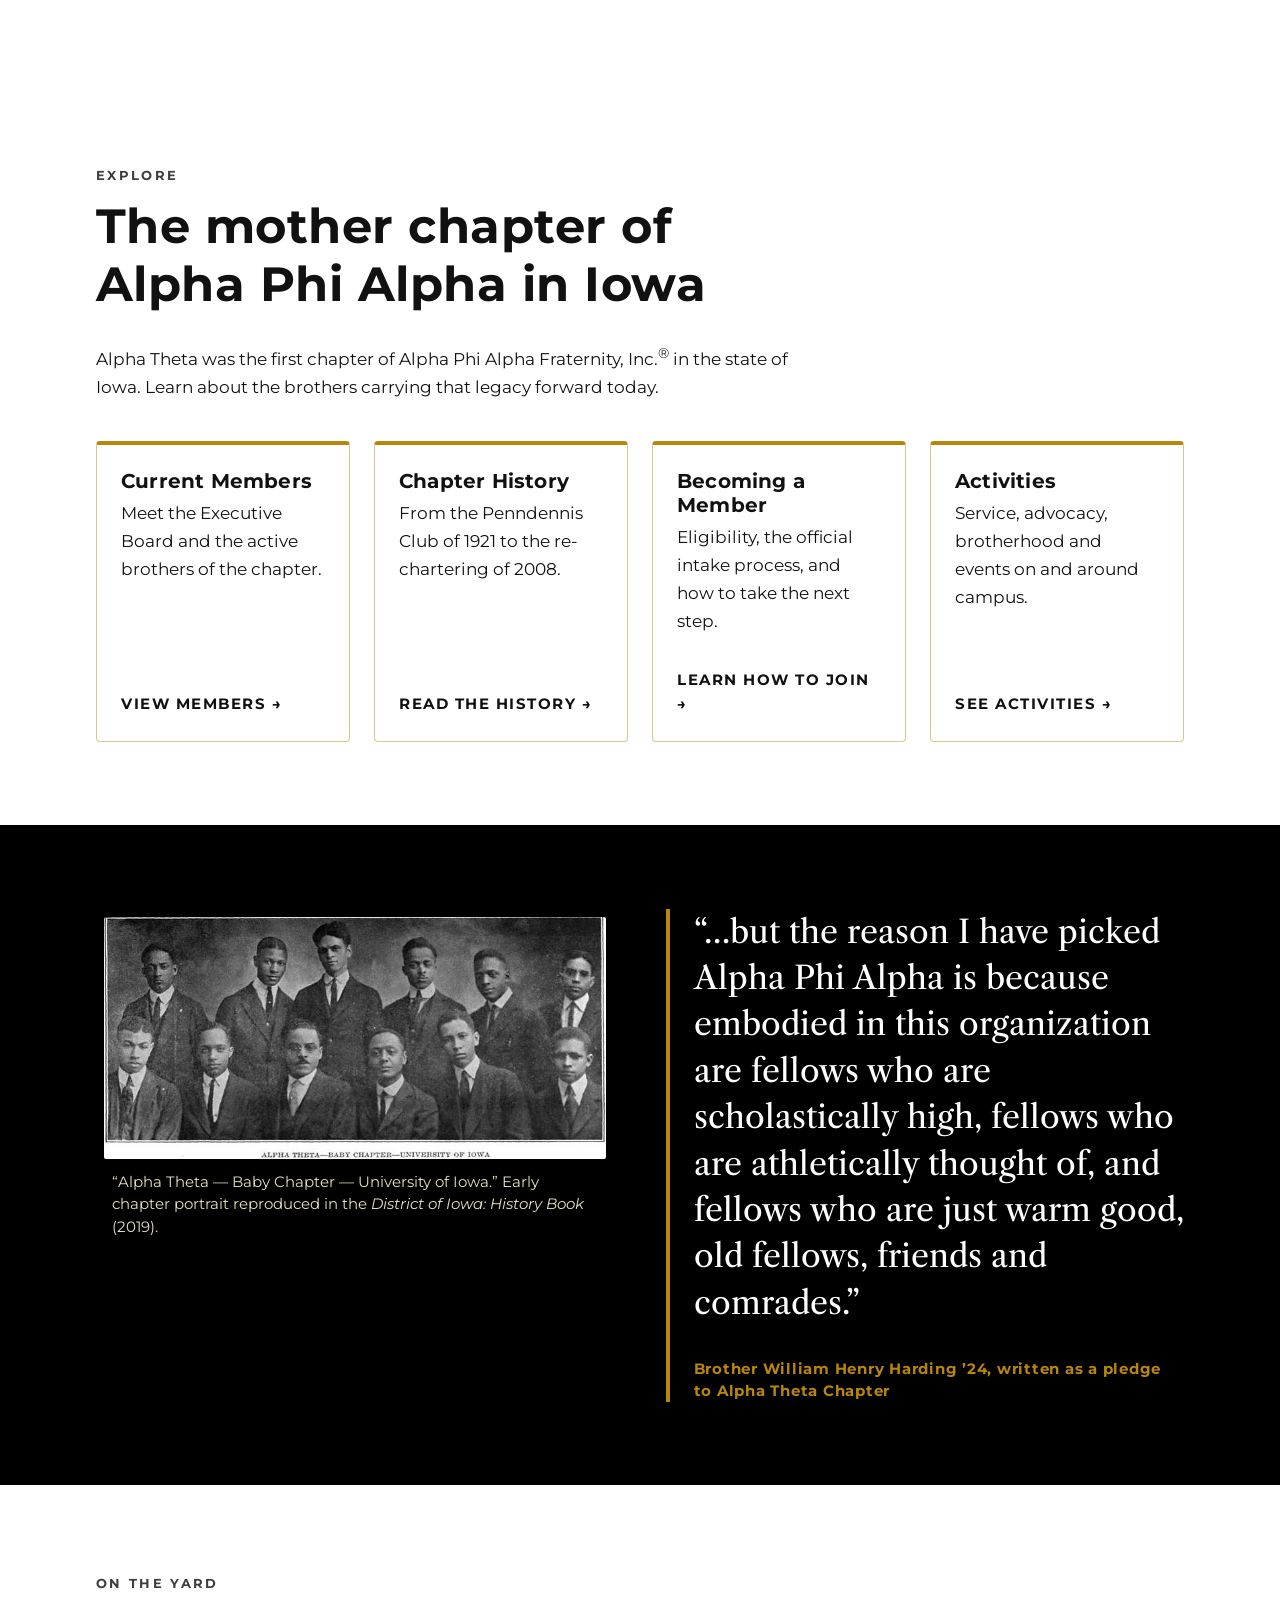
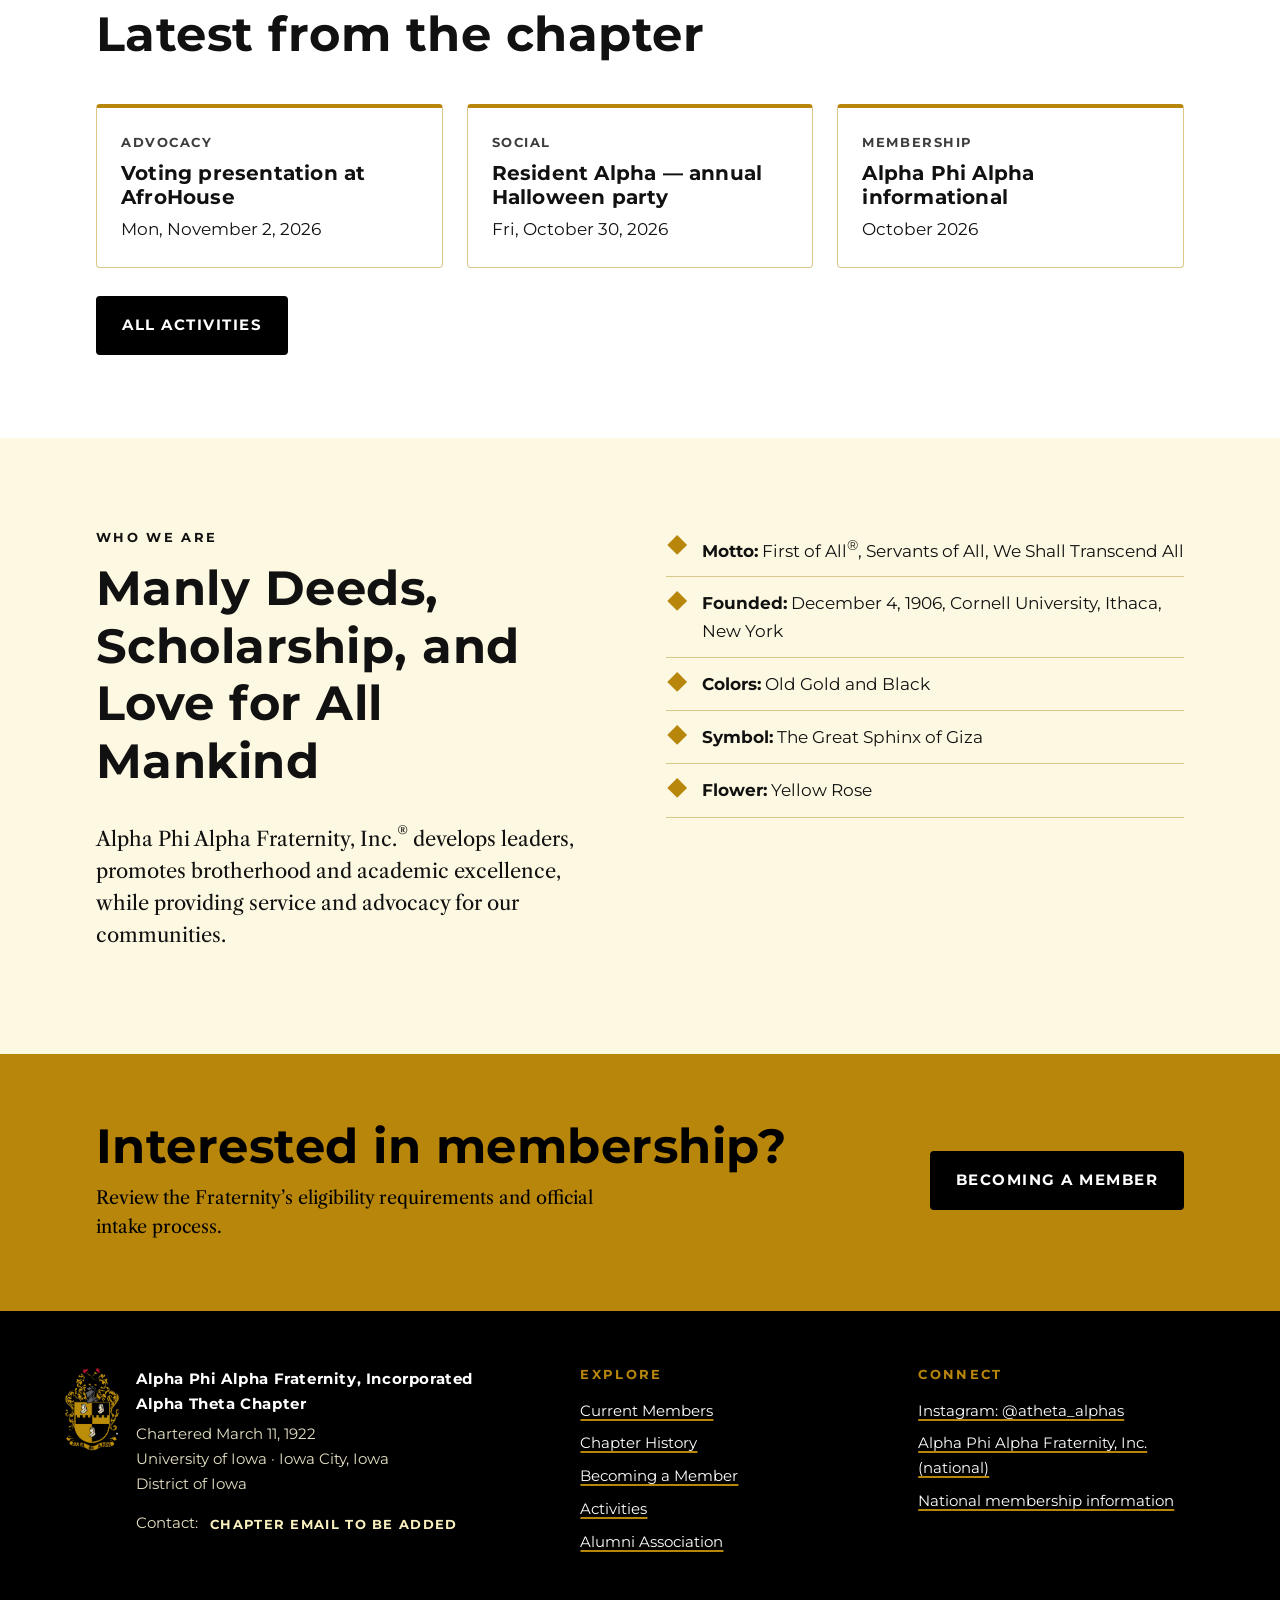
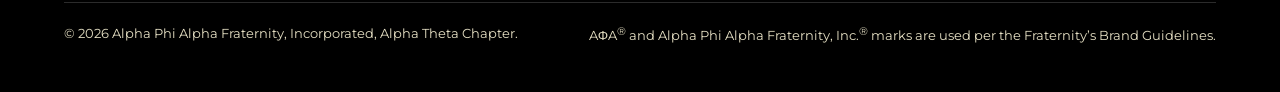
==== commit 84ce0545: "Alumni Association and Activities Fix" ====
--- a/Alpha (TEMP)/index.html
+++ b/Alpha (TEMP)/index.html
@@ -32,6 +32,7 @@
           <li><a href="history.html">Chapter History</a></li>
           <li><a href="membership.html">Becoming a Member</a></li>
           <li><a href="activities.html">Activities</a></li>
+          <li><a href="https://givebutter.com/alphathetasupport" rel="noopener">Alumni Association</a></li>
         </ul>
       </nav>
     </div>
@@ -202,6 +203,7 @@
           <li><a href="history.html">Chapter History</a></li>
           <li><a href="membership.html">Becoming a Member</a></li>
           <li><a href="activities.html">Activities</a></li>
+          <li><a href="https://givebutter.com/alphathetasupport" rel="noopener">Alumni Association</a></li>
         </ul>
       </div>
       <div>
--- a/Alpha (TEMP)/css/styles.css
+++ b/Alpha (TEMP)/css/styles.css
@@ -70,6 +70,9 @@
 
 img { max-width: 100%; height: auto; display: block; }
 
+/* Keep the hidden attribute working on elements whose class sets a display value (e.g. .card). */
+[hidden] { display: none !important; }
+
 h1, h2, h3, h4 {
   font-family: var(--font-primary);
   line-height: 1.2;
@@ -131,7 +134,8 @@
   font-size: 0.72rem; font-weight: 700; letter-spacing: 0.14em; text-transform: uppercase;
   color: var(--apa-old-gold); white-space: nowrap;
 }
-.brand-chapter { font-size: 1.05rem; font-weight: 700; letter-spacing: 0.06em; text-transform: uppercase; }
+.brand-chapter { font-size: 1.05rem; font-weight: 700; letter-spacing: 0.06em; text-transform: uppercase; white-space: nowrap; }
+.brand { flex-shrink: 0; }
 
 .nav-toggle {
   display: none;
@@ -143,15 +147,15 @@
 
 .site-nav ul { list-style: none; margin: 0; padding: 0; display: flex; gap: 0.25rem; }
 .site-nav a {
-  display: block; padding: 0.6rem 0.8rem;
+  display: block; padding: 0.6rem 0.6rem;
   color: var(--text-on-dark); text-decoration: none;
-  font-size: var(--fs-sm); font-weight: 600; letter-spacing: 0.06em; text-transform: uppercase;
+  font-size: 0.875rem; font-weight: 600; letter-spacing: 0.05em; text-transform: uppercase;
   border-bottom: 3px solid transparent; white-space: nowrap;
 }
 .site-nav a:hover { color: var(--apa-cream); border-bottom-color: var(--apa-old-gold); }
 .site-nav a[aria-current="page"] { color: var(--apa-old-gold); border-bottom-color: var(--apa-old-gold); }
 
-@media (max-width: 1140px) {
+@media (max-width: 1340px) {
   .nav-toggle { display: inline-block; }
   .site-nav { position: absolute; left: 0; right: 0; top: 100%; background: var(--apa-black); border-bottom: 4px solid var(--apa-old-gold); }
   .site-nav[data-open="false"] { display: none; }
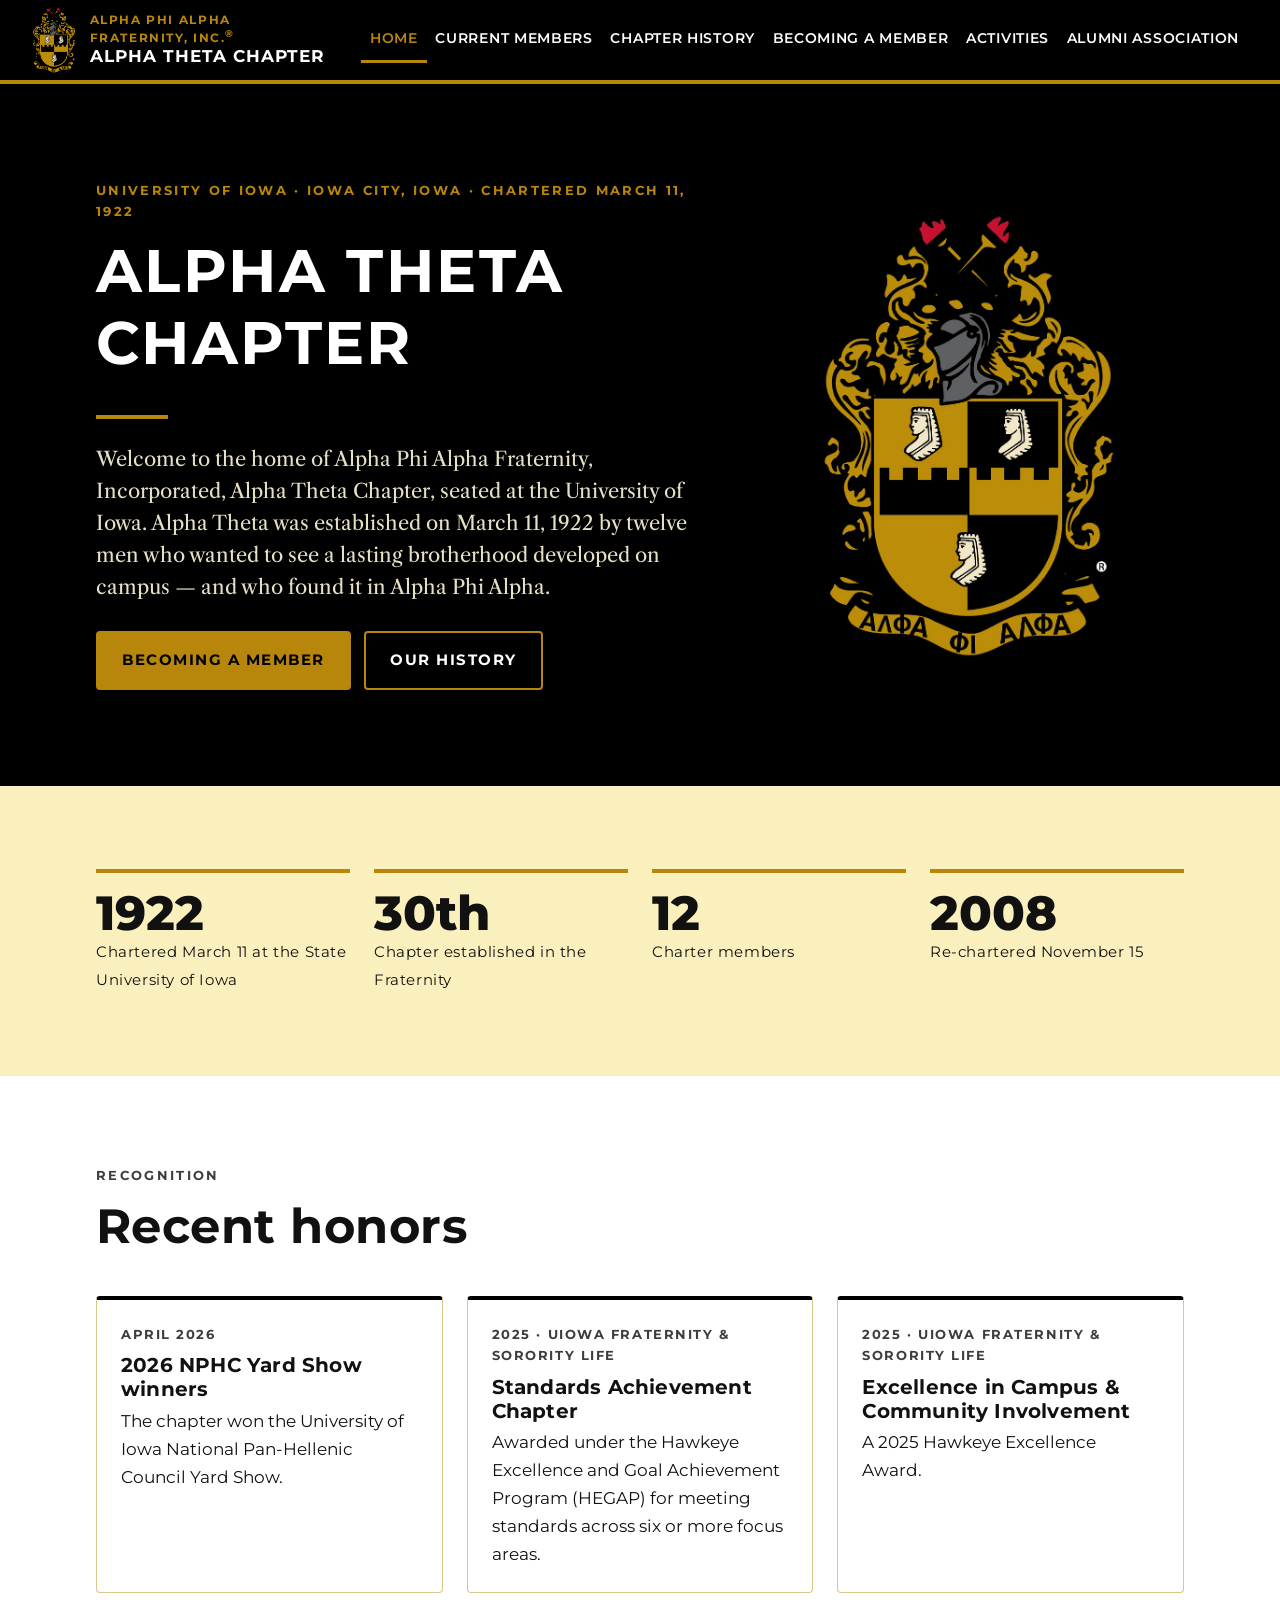
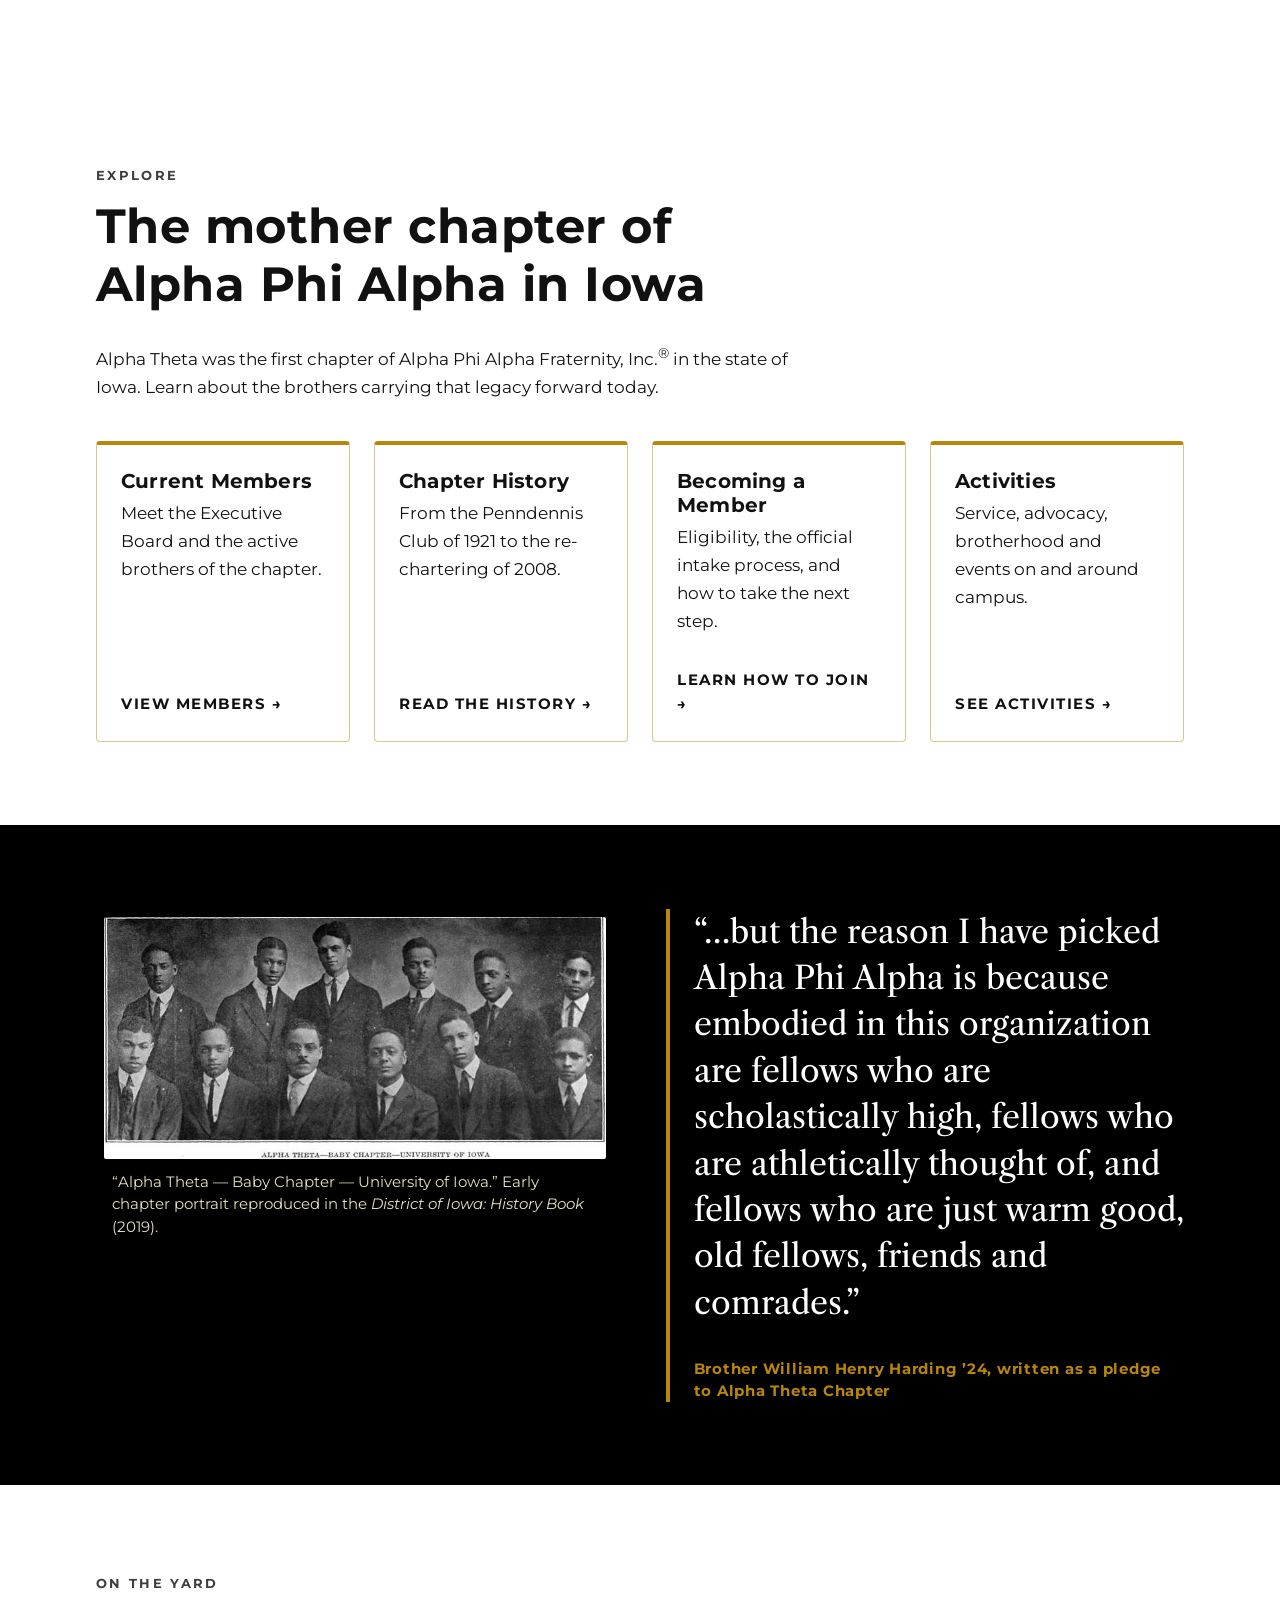
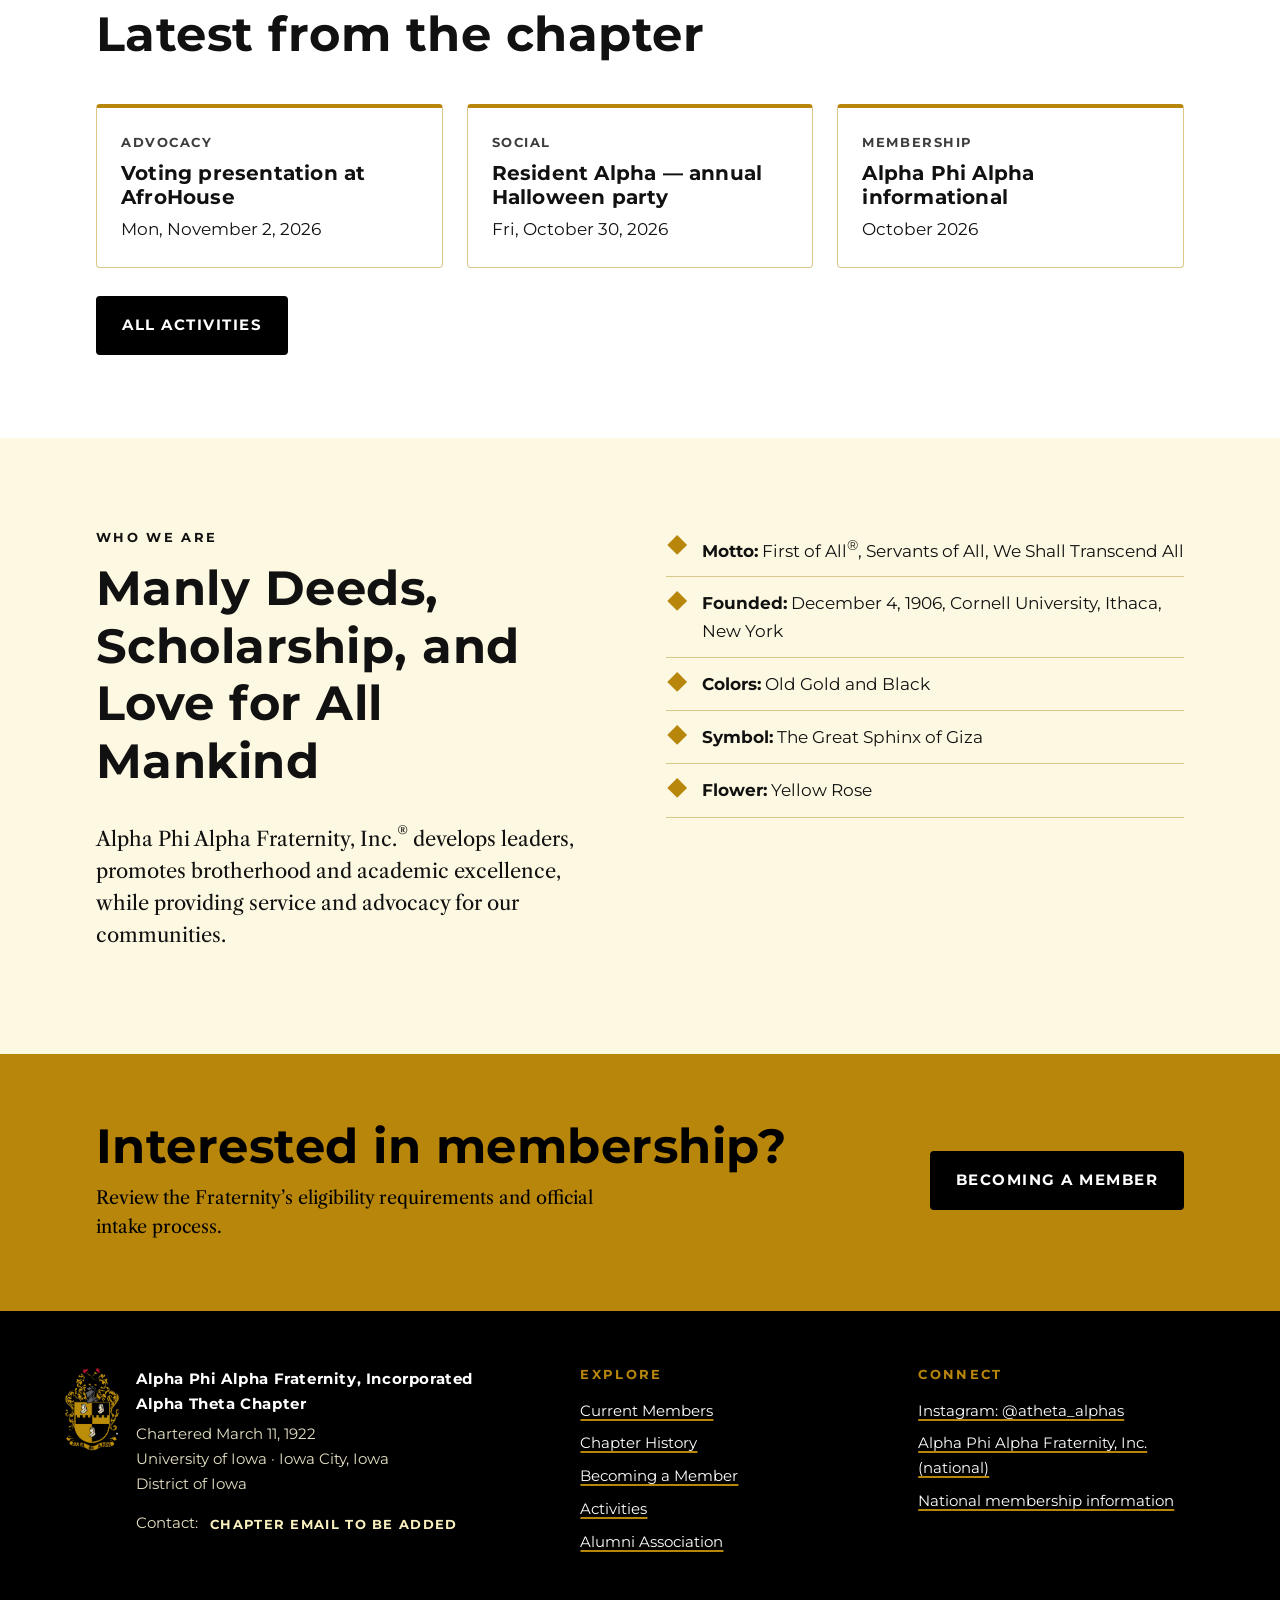
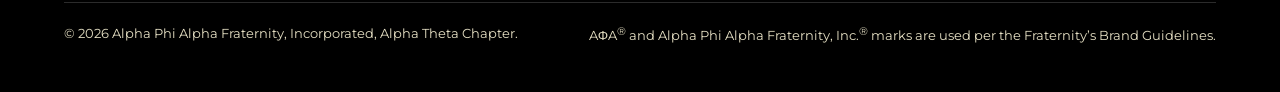
==== commit d663ecd0: "Activities Page Fix and Header Fix" ====
--- a/Alpha (TEMP)/index.html
+++ b/Alpha (TEMP)/index.html
@@ -8,7 +8,7 @@
   <link rel="preconnect" href="https://fonts.googleapis.com">
   <link rel="preconnect" href="https://fonts.gstatic.com" crossorigin>
   <link href="https://fonts.googleapis.com/css2?family=Libre+Caslon+Text:ital,wght@0,400;0,700;1,400&family=Montserrat:wght@400;600;700;800&display=swap" rel="stylesheet">
-  <link rel="stylesheet" href="css/styles.css">
+  <link rel="stylesheet" href="css/styles.css?v=20261113">
   <link rel="icon" href="images/coat-of-arms.jpg">
 </head>
 <body>
@@ -221,7 +221,7 @@
     </div>
   </footer>
 
-  <script src="data/activities.js"></script>
-  <script src="js/site.js"></script>
+  <script src="data/activities.js?v=20261113"></script>
+  <script src="js/site.js?v=20261113"></script>
 </body>
 </html>
--- a/Alpha (TEMP)/css/styles.css
+++ b/Alpha (TEMP)/css/styles.css
@@ -123,6 +123,7 @@
 .header-inner {
   display: flex; align-items: center; justify-content: space-between; gap: 1rem;
   min-height: 5rem;
+  max-width: 90rem; /* wider than page content so the logo and all tabs fit on one row */
 }
 .brand {
   display: flex; align-items: center; gap: 0.85rem;
@@ -145,9 +146,9 @@
   padding: 0.5rem 0.85rem; cursor: pointer;
 }
 
-.site-nav ul { list-style: none; margin: 0; padding: 0; display: flex; gap: 0.25rem; }
+.site-nav ul { list-style: none; margin: 0; padding: 0; display: flex; gap: 0; }
 .site-nav a {
-  display: block; padding: 0.6rem 0.6rem;
+  display: block; padding: 0.6rem 0.55rem;
   color: var(--text-on-dark); text-decoration: none;
   font-size: 0.875rem; font-weight: 600; letter-spacing: 0.05em; text-transform: uppercase;
   border-bottom: 3px solid transparent; white-space: nowrap;
@@ -155,18 +156,23 @@
 .site-nav a:hover { color: var(--apa-cream); border-bottom-color: var(--apa-old-gold); }
 .site-nav a[aria-current="page"] { color: var(--apa-old-gold); border-bottom-color: var(--apa-old-gold); }
 
-@media (max-width: 1340px) {
-  .nav-toggle { display: inline-block; }
-  .site-nav { position: absolute; left: 0; right: 0; top: 100%; background: var(--apa-black); border-bottom: 4px solid var(--apa-old-gold); }
-  .site-nav[data-open="false"] { display: none; }
-  .site-nav ul { flex-direction: column; padding: 0.5rem var(--gutter) 1rem; }
-  .site-nav a { padding: 0.85rem 0.25rem; border-bottom: 1px solid #2a2a2a; }
-  .js-off .site-nav { position: static; display: block; }
-}
+/* Compact header (Menu button). js/site.js adds .nav-compact to <html> whenever the
+   tabs don't fit beside the logo, so the header never overlaps at any width, zoom
+   level or font size. */
+.nav-compact .nav-toggle { display: inline-block; }
+.nav-compact .site-nav { position: absolute; left: 0; right: 0; top: 100%; background: var(--apa-black); border-bottom: 4px solid var(--apa-old-gold); }
+.nav-compact .site-nav[data-open="false"] { display: none; }
+.nav-compact .site-nav ul { flex-direction: column; padding: 0.5rem var(--gutter) 1rem; }
+.nav-compact .site-nav a { padding: 0.85rem 0.25rem; border-bottom: 1px solid #2a2a2a; }
+/* Without JavaScript, let the tabs wrap below the logo instead of overlapping it. */
+.js-off .header-inner { flex-wrap: wrap; }
+.js-off .site-nav ul { flex-wrap: wrap; }
 @media (max-width: 420px) {
   .brand-fraternity { font-size: 0.62rem; letter-spacing: 0.1em; white-space: normal; }
   .brand-chapter { font-size: 0.95rem; }
   .brand img { width: 36px; }
+  .brand { gap: 0.6rem; flex-shrink: 1; min-width: 0; }
+  .header-inner { gap: 0.5rem; }
 }
 
 /* ---------- Page hero ---------- */
